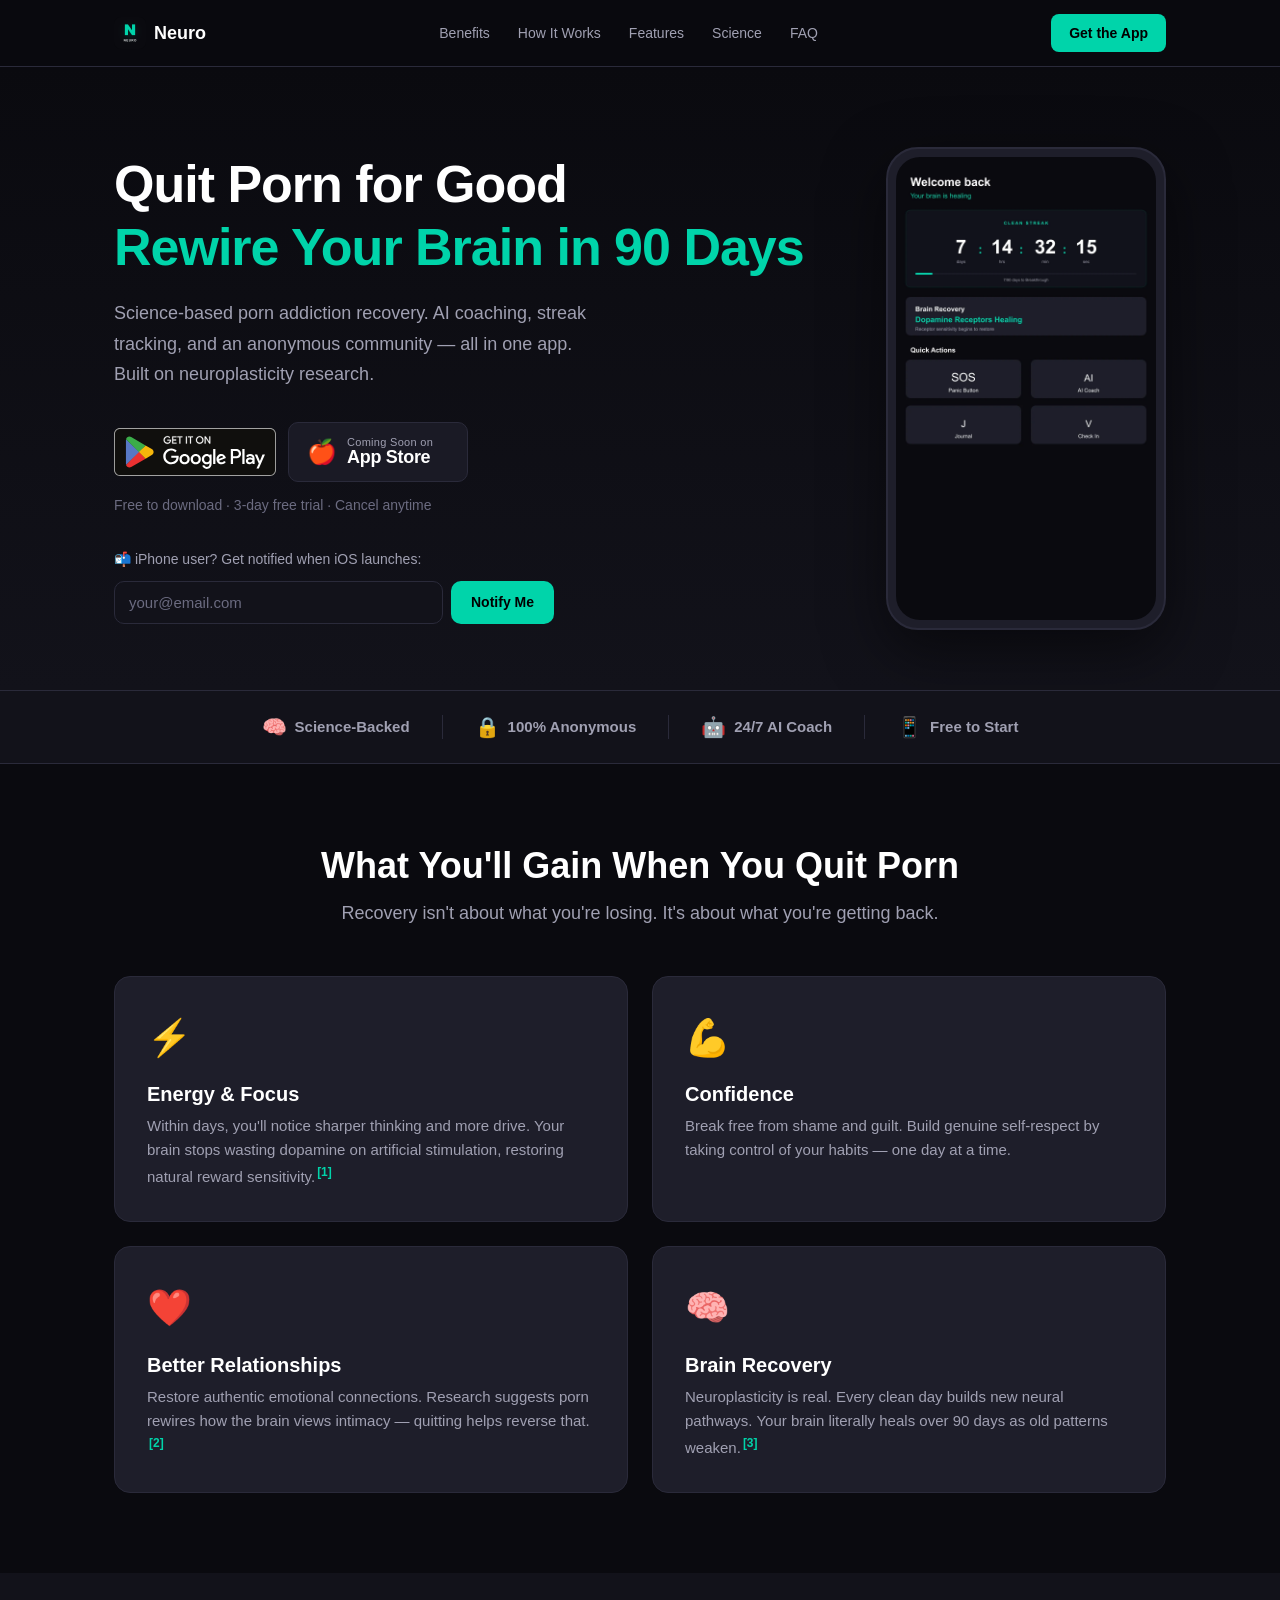
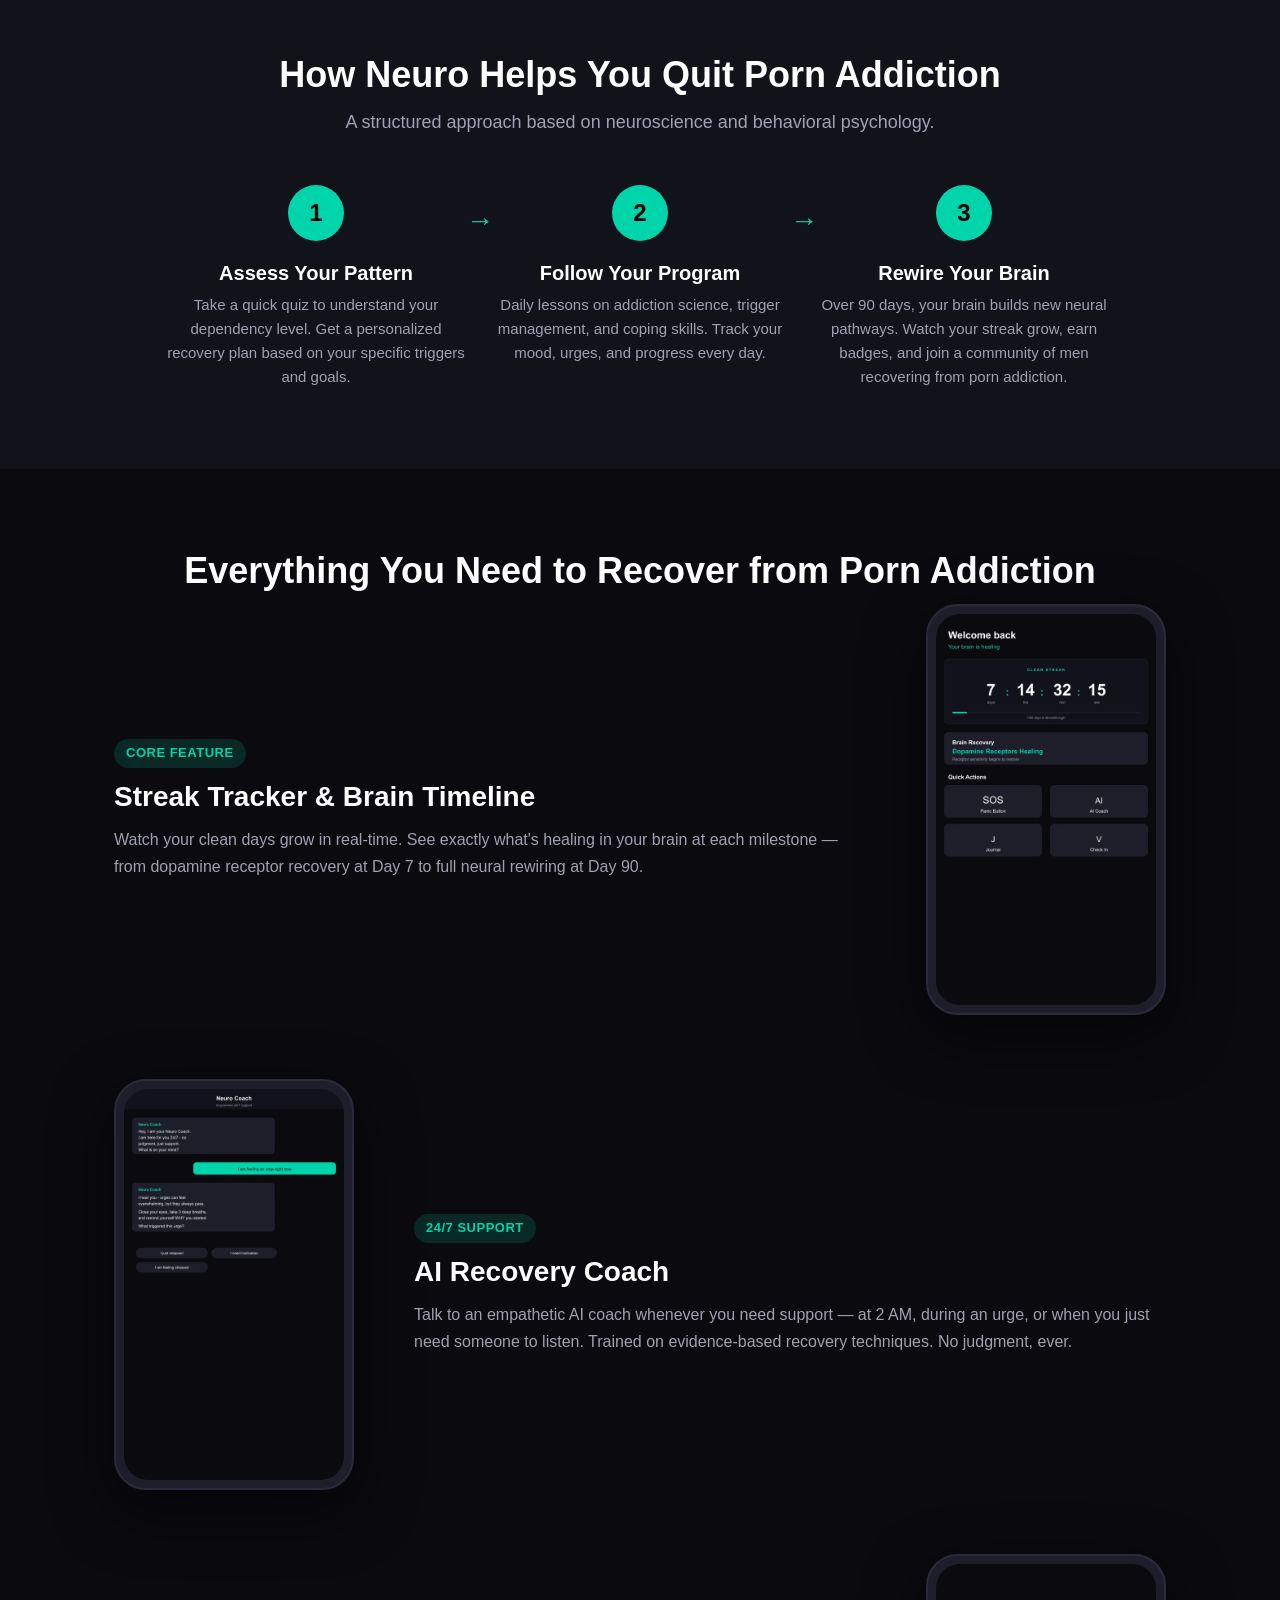
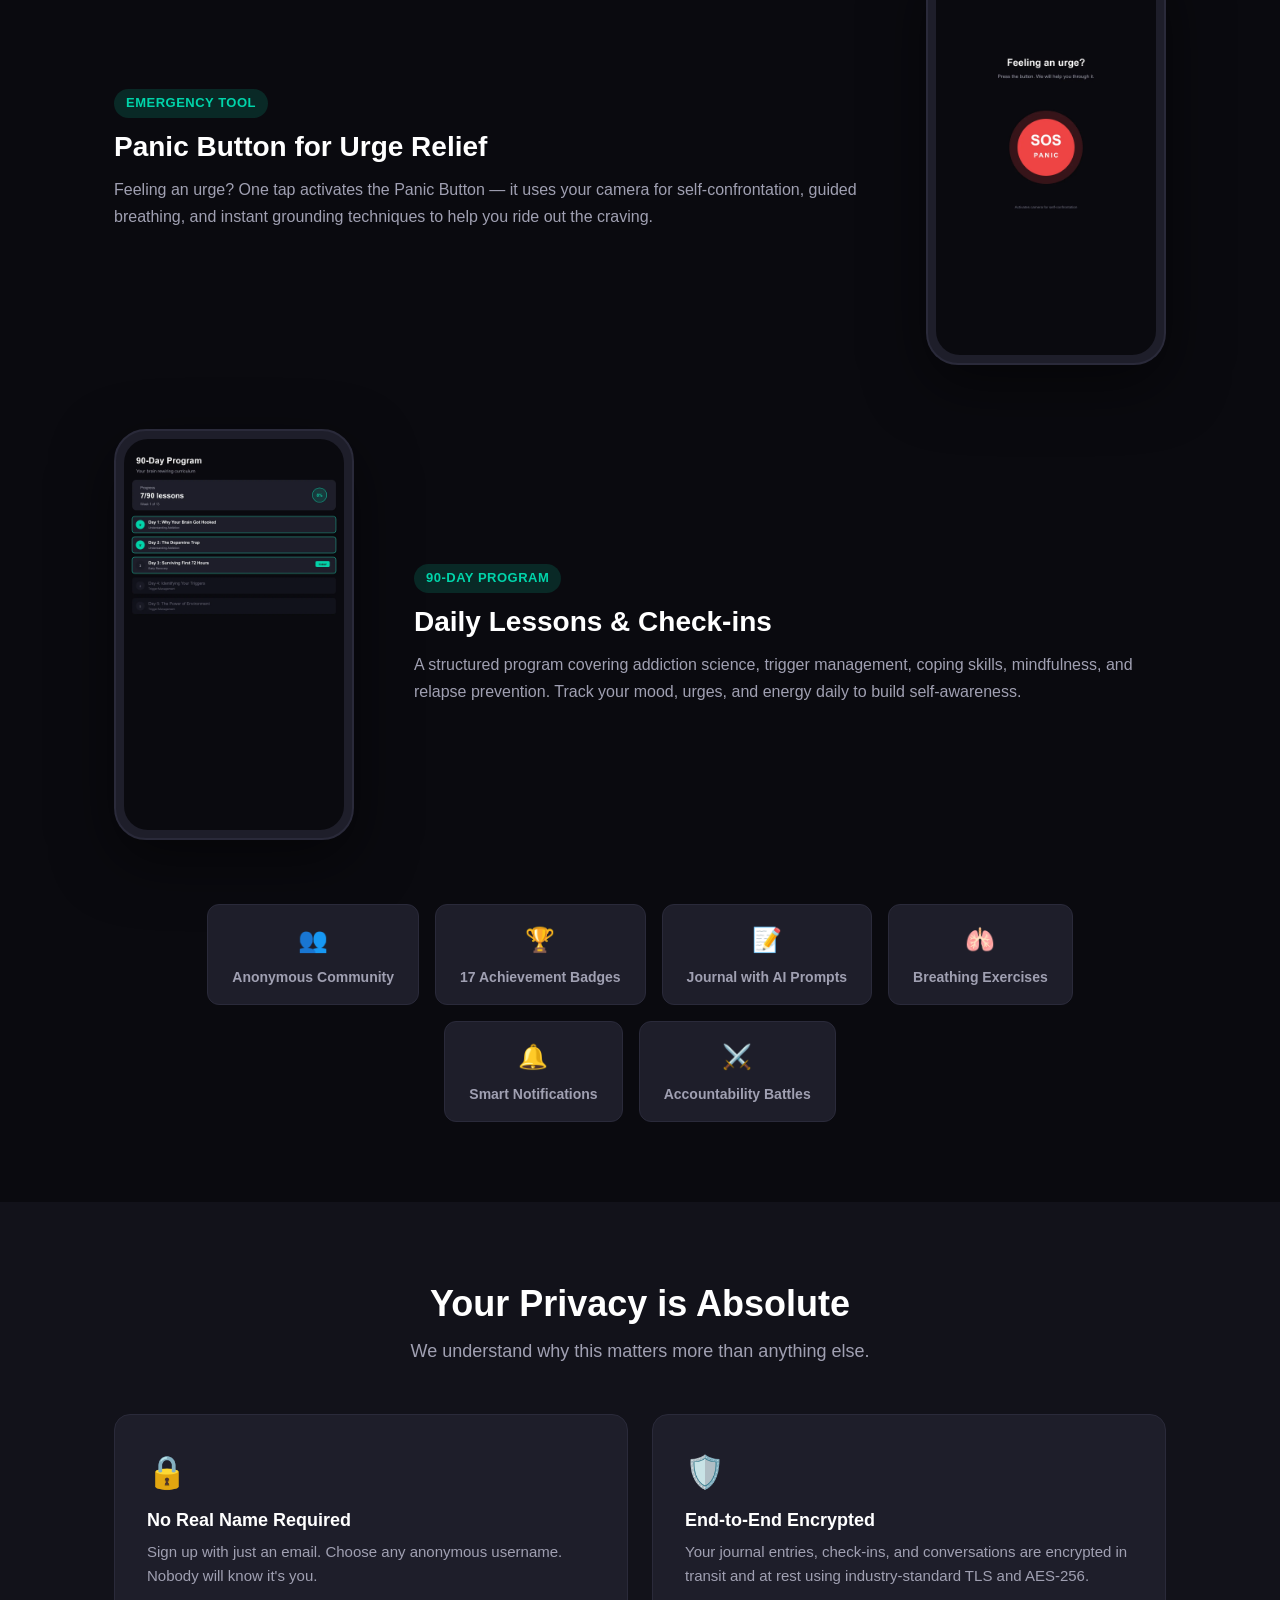
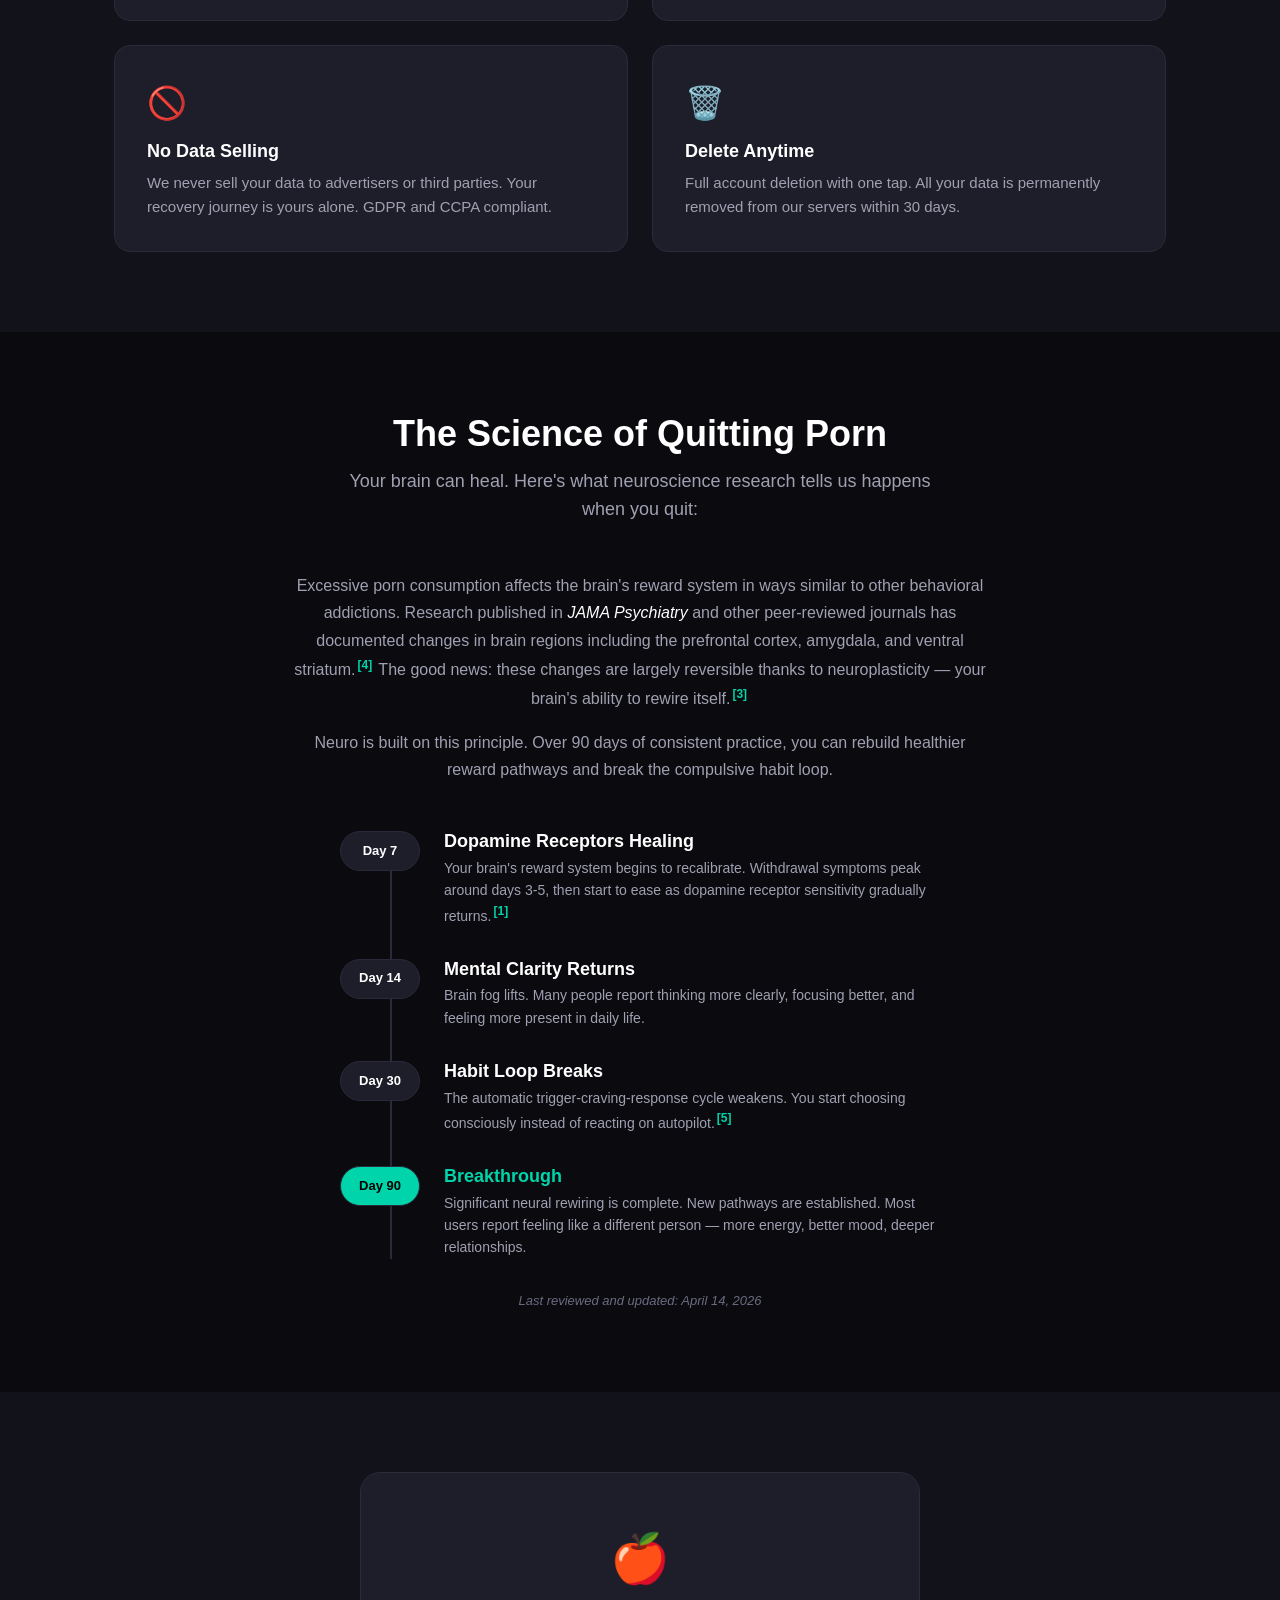
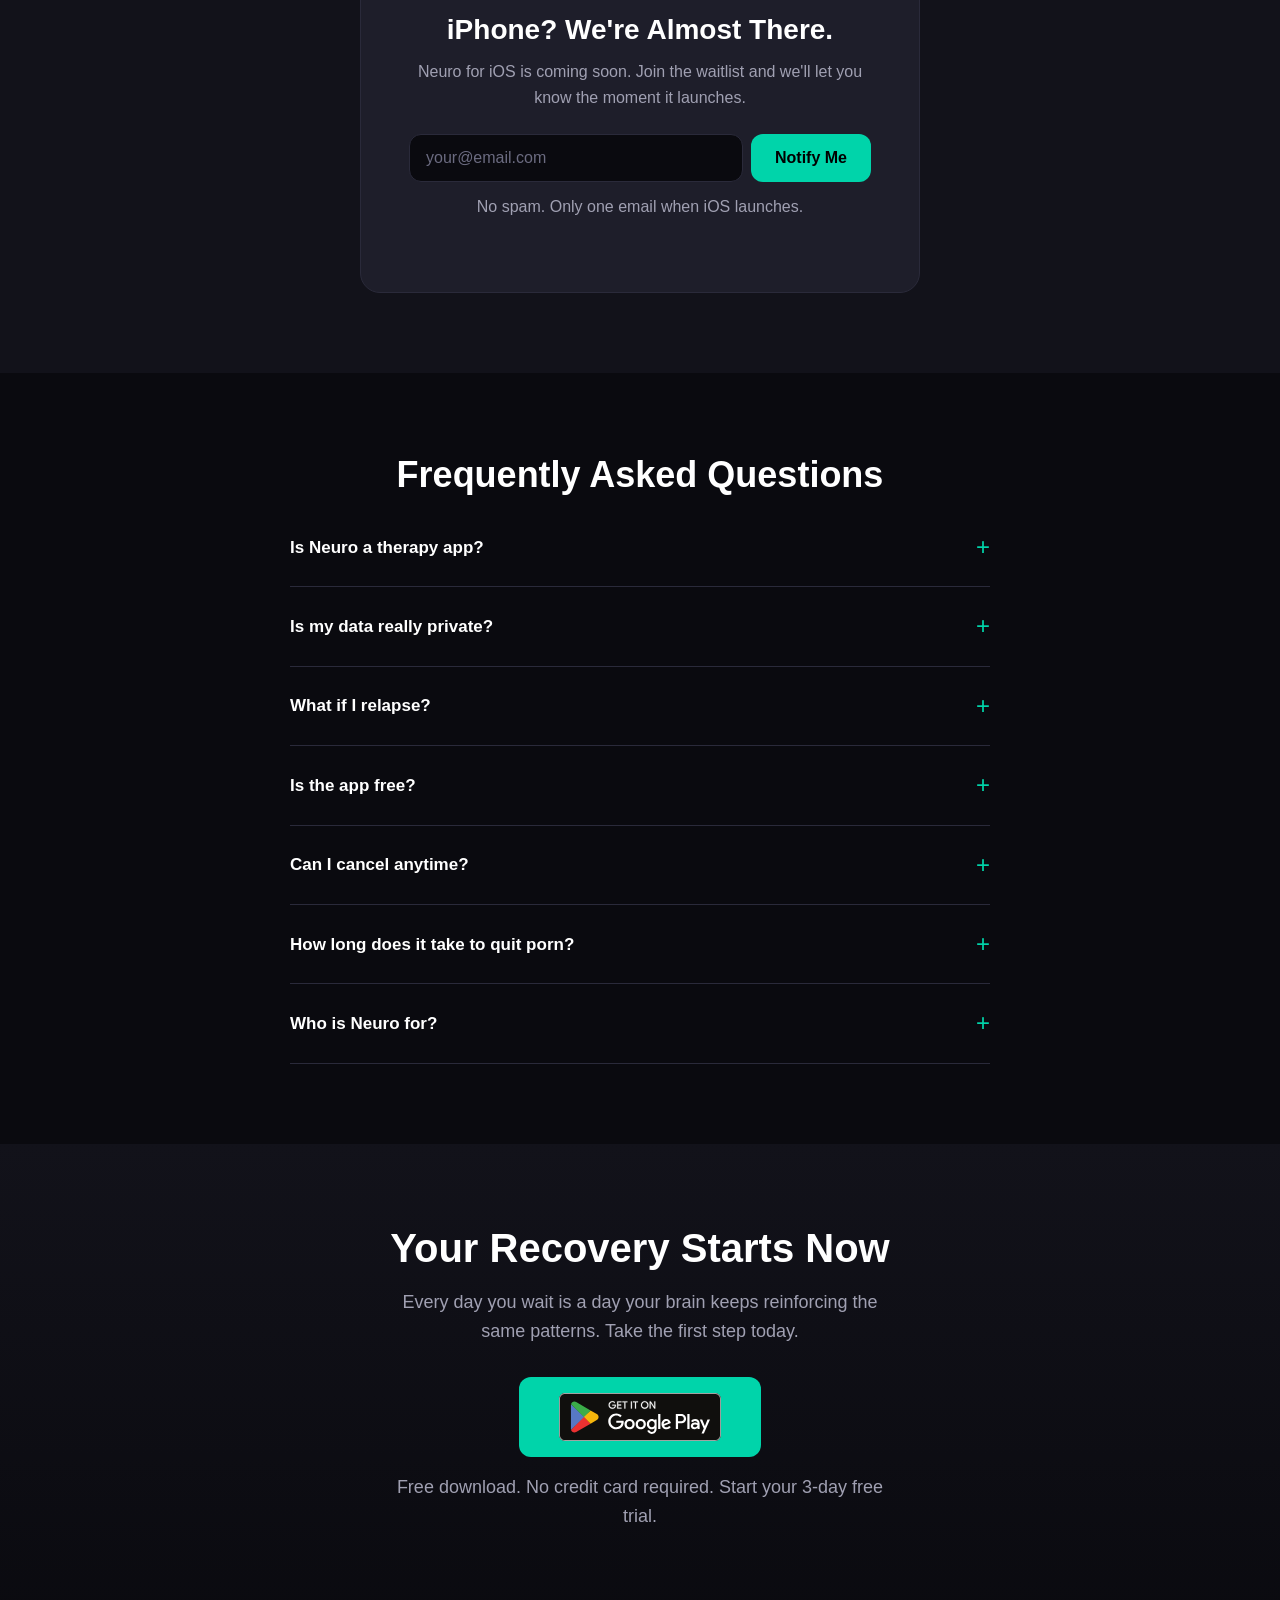
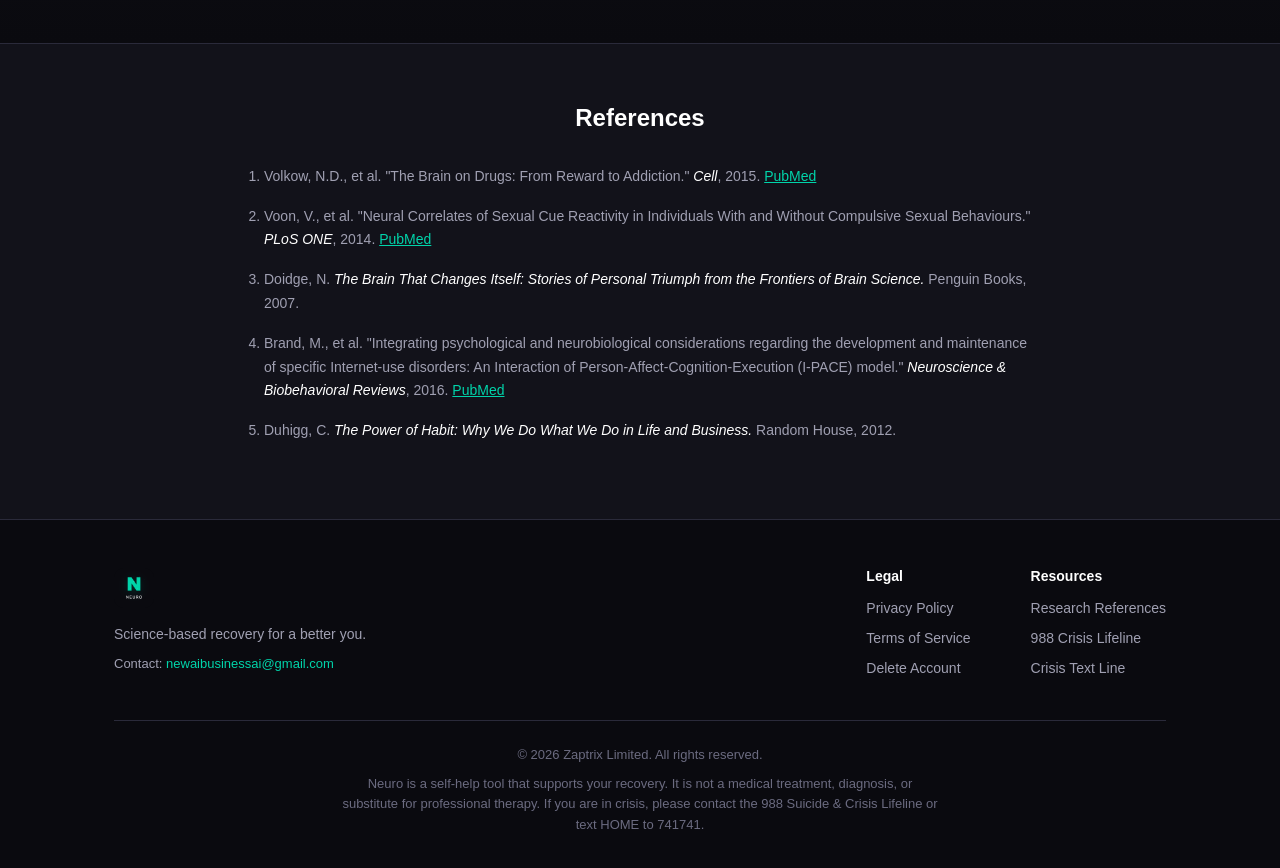
==== index.html @ 925b2785 "Initial commit: Neuro landing page - 10-section landing page with dark theme matching app branding -" ====
<!DOCTYPE html>
<html lang="en">
<head>
  <meta charset="UTF-8">
  <meta name="viewport" content="width=device-width, initial-scale=1.0">
  <meta name="theme-color" content="#0A0A0F">
  <meta name="author" content="Zaptrix Limited">
  <meta name="robots" content="index,follow,max-image-preview:large">
  <meta property="article:modified_time" content="2026-04-14T00:00:00+00:00">

  <title>Quit Porn App | Neuro — Rewire Your Brain in 90 Days</title>
  <meta name="description" content="Quit porn for good with Neuro, the science-based recovery app. AI coach, streak tracker, panic button. Rewire your brain in 90 days. Free on Android.">

  <link rel="canonical" href="https://tryneuroapp.com/">

  <!-- Open Graph -->
  <meta property="og:title" content="Quit Porn App | Neuro — Rewire Your Brain in 90 Days">
  <meta property="og:description" content="Science-based porn recovery app. AI coach, streak tracker, anonymous community. Rewire your brain in 90 days.">
  <meta property="og:image" content="https://tryneuroapp.com/assets/og-image.png">
  <meta property="og:image:width" content="1200">
  <meta property="og:image:height" content="630">
  <meta property="og:url" content="https://tryneuroapp.com/">
  <meta property="og:type" content="website">
  <meta property="og:site_name" content="Neuro">
  <meta property="og:locale" content="en_US">

  <!-- Twitter Card -->
  <meta name="twitter:card" content="summary_large_image">
  <meta name="twitter:title" content="Quit Porn App | Neuro — Rewire Your Brain in 90 Days">
  <meta name="twitter:description" content="Science-based porn recovery app. AI coach, streak tracker, anonymous community.">
  <meta name="twitter:image" content="https://tryneuroapp.com/assets/og-image.png">

  <!-- Favicon -->
  <link rel="icon" href="assets/icon.png" type="image/png">
  <link rel="apple-touch-icon" href="assets/icon-512.png">

  <!-- Preload critical resources -->
  <link rel="preload" as="image" href="assets/screenshots/01-dashboard.webp" fetchpriority="high">

  <!-- Schema.org Structured Data -->
  <script type="application/ld+json">
  {
    "@context": "https://schema.org",
    "@graph": [
      {
        "@type": "MobileApplication",
        "@id": "https://tryneuroapp.com/#app",
        "name": "Neuro: Quit Porn Now",
        "alternateName": "Neuro",
        "operatingSystem": "Android",
        "applicationCategory": "HealthApplication",
        "applicationSubCategory": "Addiction Recovery",
        "description": "Science-based app to quit porn addiction. AI coach, streak tracker, panic button, anonymous community, 90-day brain rewiring program.",
        "softwareVersion": "1.0.0",
        "datePublished": "2026-04-12",
        "downloadUrl": "https://play.google.com/store/apps/details?id=com.neuro.quitporn",
        "url": "https://tryneuroapp.com/",
        "image": "https://tryneuroapp.com/assets/og-image.png",
        "screenshot": [
          "https://tryneuroapp.com/assets/screenshots/01-dashboard.png",
          "https://tryneuroapp.com/assets/screenshots/02-ai-coach.png",
          "https://tryneuroapp.com/assets/screenshots/03-panic-button.png",
          "https://tryneuroapp.com/assets/screenshots/04-program.png"
        ],
        "featureList": [
          "Live streak tracker",
          "24/7 AI Recovery Coach",
          "Panic Button with self-confrontation",
          "90-day brain rewiring program",
          "Daily check-ins for mood and urges",
          "Anonymous community and battles",
          "Journal with AI-generated prompts",
          "Breathing exercises",
          "17 achievement badges",
          "Smart notifications"
        ],
        "offers": {
          "@type": "Offer",
          "price": "0",
          "priceCurrency": "USD",
          "description": "Free download. 3-day free trial. Subscriptions available."
        },
        "author": {
          "@id": "https://tryneuroapp.com/#org"
        }
      },
      {
        "@type": "Organization",
        "@id": "https://tryneuroapp.com/#org",
        "name": "Zaptrix Limited",
        "url": "https://tryneuroapp.com/",
        "logo": "https://tryneuroapp.com/assets/icon-512.png"
      },
      {
        "@type": "WebSite",
        "@id": "https://tryneuroapp.com/#website",
        "url": "https://tryneuroapp.com/",
        "name": "Neuro — Quit Porn App",
        "description": "Science-based recovery app for porn addiction.",
        "publisher": { "@id": "https://tryneuroapp.com/#org" },
        "inLanguage": "en-US"
      },
      {
        "@type": "FAQPage",
        "@id": "https://tryneuroapp.com/#faq",
        "mainEntity": [
          {
            "@type": "Question",
            "name": "Is Neuro a therapy app?",
            "acceptedAnswer": { "@type": "Answer", "text": "No. Neuro is a self-help recovery tool, not a substitute for professional therapy. If you're experiencing severe mental health issues, we encourage you to seek professional help. Neuro works great alongside therapy." }
          },
          {
            "@type": "Question",
            "name": "Is my data really private?",
            "acceptedAnswer": { "@type": "Answer", "text": "Yes. You don't need your real name. Your data is encrypted and never sold. You can delete your account and all data anytime with one tap. We're GDPR and CCPA compliant." }
          },
          {
            "@type": "Question",
            "name": "What if I relapse?",
            "acceptedAnswer": { "@type": "Answer", "text": "Relapse is a normal part of recovery — not a failure. Neuro helps you log what happened, understand your triggers, and start again. Your total clean days still count toward your progress." }
          },
          {
            "@type": "Question",
            "name": "Is the app free?",
            "acceptedAnswer": { "@type": "Answer", "text": "You can download and start with a 3-day free trial of all features. After that, you can continue with a subscription or use the free tier with limited features." }
          },
          {
            "@type": "Question",
            "name": "Can I cancel anytime?",
            "acceptedAnswer": { "@type": "Answer", "text": "Absolutely. Cancel your subscription anytime through the Google Play Store. No questions asked, no hidden fees." }
          },
          {
            "@type": "Question",
            "name": "How long does it take to quit porn?",
            "acceptedAnswer": { "@type": "Answer", "text": "Most people see significant improvements in mental clarity and energy within 14 days. Neuroplasticity research suggests it takes about 90 days for substantial neural pathway changes. Full recovery varies by individual." }
          }
        ]
      },
      {
        "@type": "BreadcrumbList",
        "itemListElement": [
          { "@type": "ListItem", "position": 1, "name": "Home", "item": "https://tryneuroapp.com/" }
        ]
      }
    ]
  }
  </script>

  <!-- Google Analytics 4 (placeholder - replace G-XXXXXXXXXX with your Measurement ID) -->
  <!-- <script async src="https://www.googletagmanager.com/gtag/js?id=G-XXXXXXXXXX"></script>
  <script>
    window.dataLayer = window.dataLayer || [];
    function gtag(){dataLayer.push(arguments);}
    gtag('js', new Date());
    gtag('config', 'G-XXXXXXXXXX');
  </script> -->

  <!-- Google Ads conversion tracking (placeholder - add when Ads account is created) -->
  <!-- <script async src="https://www.googletagmanager.com/gtag/js?id=AW-XXXXXXXXXX"></script>
  <script>
    window.dataLayer = window.dataLayer || [];
    function gtag(){dataLayer.push(arguments);}
    gtag('js', new Date());
    gtag('config', 'AW-XXXXXXXXXX');
  </script> -->

  <link rel="stylesheet" href="style.css">
</head>
<body>

  <!-- ============ STICKY NAV ============ -->
  <nav class="topnav">
    <div class="container nav-inner">
      <a href="#top" class="nav-brand">
        <img src="assets/icon.png" alt="Neuro app icon" width="32" height="32">
        <span>Neuro</span>
      </a>
      <ul class="nav-links">
        <li><a href="#benefits">Benefits</a></li>
        <li><a href="#how">How It Works</a></li>
        <li><a href="#features">Features</a></li>
        <li><a href="#science">Science</a></li>
        <li><a href="#faq">FAQ</a></li>
      </ul>
      <a href="https://play.google.com/store/apps/details?id=com.neuro.quitporn" class="nav-cta" target="_blank" rel="noopener">Get the App</a>
    </div>
  </nav>

  <!-- ============ HERO ============ -->
  <section class="hero" id="top">
    <div class="container">
      <div class="hero-content">
        <div class="hero-text">
          <h1>Quit Porn for Good<br><span class="highlight">Rewire Your Brain in 90 Days</span></h1>
          <p class="hero-subtitle">Science-based porn addiction recovery. AI coaching, streak tracking, and an anonymous community — all in one app. Built on neuroplasticity research.</p>
          <div class="hero-cta">
            <div class="hero-store-buttons">
              <a href="https://play.google.com/store/apps/details?id=com.neuro.quitporn" class="store-btn" target="_blank" rel="noopener" aria-label="Download Neuro on Google Play">
                <img src="assets/google-play-badge.svg" alt="Get it on Google Play" class="play-badge" width="197" height="60">
              </a>
              <div class="store-btn ios-btn" aria-hidden="true">
                <span class="ios-btn-icon">🍎</span>
                <span class="ios-btn-text">
                  <span class="ios-btn-small">Coming Soon on</span>
                  <span class="ios-btn-large">App Store</span>
                </span>
              </div>
            </div>
            <p class="hero-note">Free to download · 3-day free trial · Cancel anytime</p>

            <div class="hero-waitlist">
              <p class="hero-waitlist-label">📬 iPhone user? Get notified when iOS launches:</p>
              <form name="ios-waitlist-hero" method="POST" data-netlify="true" netlify-honeypot="bot-field" class="hero-waitlist-form">
                <input type="hidden" name="form-name" value="ios-waitlist-hero">
                <p class="visually-hidden"><label>Don't fill this out: <input name="bot-field"></label></p>
                <label for="hero-email" class="visually-hidden">Email address for iOS waitlist</label>
                <input type="email" id="hero-email" name="email" placeholder="your@email.com" required aria-label="Email address for iOS waitlist">
                <button type="submit" class="btn-primary btn-hero-submit">Notify Me</button>
              </form>
            </div>
          </div>
        </div>
        <div class="hero-image">
          <div class="phone-frame">
            <picture>
              <source srcset="assets/screenshots/01-dashboard.webp" type="image/webp">
              <img src="assets/screenshots/01-dashboard.png" alt="Neuro app dashboard showing live clean streak counter and brain recovery timeline" width="264" height="470" loading="eager" fetchpriority="high">
            </picture>
          </div>
        </div>
      </div>
    </div>
  </section>

  <!-- ============ SOCIAL PROOF ============ -->
  <section class="social-proof" aria-label="Key features">
    <div class="container">
      <div class="proof-items">
        <div class="proof-item">
          <span class="proof-icon" aria-hidden="true">🧠</span>
          <span class="proof-text">Science-Backed</span>
        </div>
        <div class="proof-divider" aria-hidden="true"></div>
        <div class="proof-item">
          <span class="proof-icon" aria-hidden="true">🔒</span>
          <span class="proof-text">100% Anonymous</span>
        </div>
        <div class="proof-divider" aria-hidden="true"></div>
        <div class="proof-item">
          <span class="proof-icon" aria-hidden="true">🤖</span>
          <span class="proof-text">24/7 AI Coach</span>
        </div>
        <div class="proof-divider" aria-hidden="true"></div>
        <div class="proof-item">
          <span class="proof-icon" aria-hidden="true">📱</span>
          <span class="proof-text">Free to Start</span>
        </div>
      </div>
    </div>
  </section>

  <!-- ============ BENEFITS ============ -->
  <section class="benefits" id="benefits">
    <div class="container">
      <h2 class="section-title">What You'll Gain When You Quit Porn</h2>
      <p class="section-subtitle">Recovery isn't about what you're losing. It's about what you're getting back.</p>
      <div class="benefits-grid">
        <article class="benefit-card">
          <span class="benefit-icon" aria-hidden="true">⚡</span>
          <h3>Energy & Focus</h3>
          <p>Within days, you'll notice sharper thinking and more drive. Your brain stops wasting dopamine on artificial stimulation, restoring natural reward sensitivity.<sup><a href="#ref-1">[1]</a></sup></p>
        </article>
        <article class="benefit-card">
          <span class="benefit-icon" aria-hidden="true">💪</span>
          <h3>Confidence</h3>
          <p>Break free from shame and guilt. Build genuine self-respect by taking control of your habits — one day at a time.</p>
        </article>
        <article class="benefit-card">
          <span class="benefit-icon" aria-hidden="true">❤️</span>
          <h3>Better Relationships</h3>
          <p>Restore authentic emotional connections. Research suggests porn rewires how the brain views intimacy — quitting helps reverse that.<sup><a href="#ref-2">[2]</a></sup></p>
        </article>
        <article class="benefit-card">
          <span class="benefit-icon" aria-hidden="true">🧠</span>
          <h3>Brain Recovery</h3>
          <p>Neuroplasticity is real. Every clean day builds new neural pathways. Your brain literally heals over 90 days as old patterns weaken.<sup><a href="#ref-3">[3]</a></sup></p>
        </article>
      </div>
    </div>
  </section>

  <!-- ============ HOW IT WORKS ============ -->
  <section class="how-it-works" id="how">
    <div class="container">
      <h2 class="section-title">How Neuro Helps You Quit Porn Addiction</h2>
      <p class="section-subtitle">A structured approach based on neuroscience and behavioral psychology.</p>
      <ol class="steps">
        <li class="step">
          <div class="step-number">1</div>
          <h3>Assess Your Pattern</h3>
          <p>Take a quick quiz to understand your dependency level. Get a personalized recovery plan based on your specific triggers and goals.</p>
        </li>
        <li class="step">
          <div class="step-number">2</div>
          <h3>Follow Your Program</h3>
          <p>Daily lessons on addiction science, trigger management, and coping skills. Track your mood, urges, and progress every day.</p>
        </li>
        <li class="step">
          <div class="step-number">3</div>
          <h3>Rewire Your Brain</h3>
          <p>Over 90 days, your brain builds new neural pathways. Watch your streak grow, earn badges, and join a community of men recovering from porn addiction.</p>
        </li>
      </ol>
    </div>
  </section>

  <!-- ============ FEATURES ============ -->
  <section class="features" id="features">
    <div class="container">
      <h2 class="section-title">Everything You Need to Recover from Porn Addiction</h2>

      <div class="feature-row">
        <div class="feature-text">
          <span class="feature-badge">Core Feature</span>
          <h3>Streak Tracker & Brain Timeline</h3>
          <p>Watch your clean days grow in real-time. See exactly what's healing in your brain at each milestone — from dopamine receptor recovery at Day 7 to full neural rewiring at Day 90.</p>
        </div>
        <div class="feature-image">
          <div class="phone-frame phone-small">
            <picture>
              <source srcset="assets/screenshots/01-dashboard.webp" type="image/webp">
              <img src="assets/screenshots/01-dashboard.png" alt="Streak tracker dashboard with live counter and brain recovery progress" width="240" height="427" loading="lazy">
            </picture>
          </div>
        </div>
      </div>

      <div class="feature-row reverse">
        <div class="feature-text">
          <span class="feature-badge">24/7 Support</span>
          <h3>AI Recovery Coach</h3>
          <p>Talk to an empathetic AI coach whenever you need support — at 2 AM, during an urge, or when you just need someone to listen. Trained on evidence-based recovery techniques. No judgment, ever.</p>
        </div>
        <div class="feature-image">
          <div class="phone-frame phone-small">
            <picture>
              <source srcset="assets/screenshots/02-ai-coach.webp" type="image/webp">
              <img src="assets/screenshots/02-ai-coach.png" alt="AI coach chat conversation supporting recovery" width="240" height="427" loading="lazy">
            </picture>
          </div>
        </div>
      </div>

      <div class="feature-row">
        <div class="feature-text">
          <span class="feature-badge">Emergency Tool</span>
          <h3>Panic Button for Urge Relief</h3>
          <p>Feeling an urge? One tap activates the Panic Button — it uses your camera for self-confrontation, guided breathing, and instant grounding techniques to help you ride out the craving.</p>
        </div>
        <div class="feature-image">
          <div class="phone-frame phone-small">
            <picture>
              <source srcset="assets/screenshots/03-panic-button.webp" type="image/webp">
              <img src="assets/screenshots/03-panic-button.png" alt="Panic button screen with self-confrontation and breathing exercises" width="240" height="427" loading="lazy">
            </picture>
          </div>
        </div>
      </div>

      <div class="feature-row reverse">
        <div class="feature-text">
          <span class="feature-badge">90-Day Program</span>
          <h3>Daily Lessons & Check-ins</h3>
          <p>A structured program covering addiction science, trigger management, coping skills, mindfulness, and relapse prevention. Track your mood, urges, and energy daily to build self-awareness.</p>
        </div>
        <div class="feature-image">
          <div class="phone-frame phone-small">
            <picture>
              <source srcset="assets/screenshots/04-program.webp" type="image/webp">
              <img src="assets/screenshots/04-program.png" alt="90-day brain rewiring program with daily lessons" width="240" height="427" loading="lazy">
            </picture>
          </div>
        </div>
      </div>

      <div class="more-features">
        <div class="mini-feature"><span aria-hidden="true">👥</span><p>Anonymous Community</p></div>
        <div class="mini-feature"><span aria-hidden="true">🏆</span><p>17 Achievement Badges</p></div>
        <div class="mini-feature"><span aria-hidden="true">📝</span><p>Journal with AI Prompts</p></div>
        <div class="mini-feature"><span aria-hidden="true">🫁</span><p>Breathing Exercises</p></div>
        <div class="mini-feature"><span aria-hidden="true">🔔</span><p>Smart Notifications</p></div>
        <div class="mini-feature"><span aria-hidden="true">⚔️</span><p>Accountability Battles</p></div>
      </div>
    </div>
  </section>

  <!-- ============ PRIVACY ============ -->
  <section class="privacy" id="privacy">
    <div class="container">
      <h2 class="section-title">Your Privacy is Absolute</h2>
      <p class="section-subtitle">We understand why this matters more than anything else.</p>
      <div class="privacy-grid">
        <article class="privacy-item">
          <span class="privacy-icon" aria-hidden="true">🔒</span>
          <h3>No Real Name Required</h3>
          <p>Sign up with just an email. Choose any anonymous username. Nobody will know it's you.</p>
        </article>
        <article class="privacy-item">
          <span class="privacy-icon" aria-hidden="true">🛡️</span>
          <h3>End-to-End Encrypted</h3>
          <p>Your journal entries, check-ins, and conversations are encrypted in transit and at rest using industry-standard TLS and AES-256.</p>
        </article>
        <article class="privacy-item">
          <span class="privacy-icon" aria-hidden="true">🚫</span>
          <h3>No Data Selling</h3>
          <p>We never sell your data to advertisers or third parties. Your recovery journey is yours alone. GDPR and CCPA compliant.</p>
        </article>
        <article class="privacy-item">
          <span class="privacy-icon" aria-hidden="true">🗑️</span>
          <h3>Delete Anytime</h3>
          <p>Full account deletion with one tap. All your data is permanently removed from our servers within 30 days.</p>
        </article>
      </div>
    </div>
  </section>

  <!-- ============ BRAIN SCIENCE ============ -->
  <section class="science" id="science">
    <div class="container">
      <h2 class="section-title">The Science of Quitting Porn</h2>
      <p class="section-subtitle">Your brain can heal. Here's what neuroscience research tells us happens when you quit:</p>

      <div class="science-intro">
        <p>Excessive porn consumption affects the brain's reward system in ways similar to other behavioral addictions. Research published in <em>JAMA Psychiatry</em> and other peer-reviewed journals has documented changes in brain regions including the prefrontal cortex, amygdala, and ventral striatum.<sup><a href="#ref-4">[4]</a></sup> The good news: these changes are largely reversible thanks to neuroplasticity — your brain's ability to rewire itself.<sup><a href="#ref-3">[3]</a></sup></p>
        <p>Neuro is built on this principle. Over 90 days of consistent practice, you can rebuild healthier reward pathways and break the compulsive habit loop.</p>
      </div>

      <div class="timeline">
        <div class="timeline-item">
          <div class="timeline-day">Day 7</div>
          <div class="timeline-content">
            <h3>Dopamine Receptors Healing</h3>
            <p>Your brain's reward system begins to recalibrate. Withdrawal symptoms peak around days 3-5, then start to ease as dopamine receptor sensitivity gradually returns.<sup><a href="#ref-1">[1]</a></sup></p>
          </div>
        </div>
        <div class="timeline-item">
          <div class="timeline-day">Day 14</div>
          <div class="timeline-content">
            <h3>Mental Clarity Returns</h3>
            <p>Brain fog lifts. Many people report thinking more clearly, focusing better, and feeling more present in daily life.</p>
          </div>
        </div>
        <div class="timeline-item">
          <div class="timeline-day">Day 30</div>
          <div class="timeline-content">
            <h3>Habit Loop Breaks</h3>
            <p>The automatic trigger-craving-response cycle weakens. You start choosing consciously instead of reacting on autopilot.<sup><a href="#ref-5">[5]</a></sup></p>
          </div>
        </div>
        <div class="timeline-item highlight">
          <div class="timeline-day">Day 90</div>
          <div class="timeline-content">
            <h3>Breakthrough</h3>
            <p>Significant neural rewiring is complete. New pathways are established. Most users report feeling like a different person — more energy, better mood, deeper relationships.</p>
          </div>
        </div>
      </div>

      <p class="last-updated">Last reviewed and updated: April 14, 2026</p>
    </div>
  </section>

  <!-- ============ iOS WAITLIST ============ -->
  <section class="waitlist" id="ios">
    <div class="container">
      <div class="waitlist-card">
        <div class="waitlist-icon" aria-hidden="true">🍎</div>
        <h2>iPhone? We're Almost There.</h2>
        <p>Neuro for iOS is coming soon. Join the waitlist and we'll let you know the moment it launches.</p>
        <form name="ios-waitlist" method="POST" data-netlify="true" netlify-honeypot="bot-field" class="waitlist-form">
          <input type="hidden" name="form-name" value="ios-waitlist">
          <p class="hidden" style="display:none"><label>Don't fill this out: <input name="bot-field"></label></p>
          <div class="waitlist-input-group">
            <label for="ios-email" class="visually-hidden">Email address for iOS waitlist</label>
            <input type="email" id="ios-email" name="email" placeholder="your@email.com" required aria-label="Email address for iOS waitlist">
            <button type="submit" class="btn-primary btn-waitlist">Notify Me</button>
          </div>
        </form>
        <p class="waitlist-note">No spam. Only one email when iOS launches.</p>
      </div>
    </div>
  </section>

  <!-- ============ FAQ ============ -->
  <section class="faq" id="faq">
    <div class="container">
      <h2 class="section-title">Frequently Asked Questions</h2>
      <div class="faq-list">
        <details class="faq-item">
          <summary>Is Neuro a therapy app?</summary>
          <p>No. Neuro is a self-help recovery tool, not a substitute for professional therapy. If you're experiencing severe mental health issues, we encourage you to seek professional help. Neuro works great alongside therapy.</p>
        </details>
        <details class="faq-item">
          <summary>Is my data really private?</summary>
          <p>Yes. You don't need your real name. Your data is encrypted and never sold. You can delete your account and all data anytime with one tap. We're GDPR and CCPA compliant.</p>
        </details>
        <details class="faq-item">
          <summary>What if I relapse?</summary>
          <p>Relapse is a normal part of recovery — not a failure. Neuro helps you log what happened, understand your triggers, and start again. Your total clean days still count toward your progress.</p>
        </details>
        <details class="faq-item">
          <summary>Is the app free?</summary>
          <p>You can download and start with a 3-day free trial of all features. After that, you can continue with a subscription or use the free tier with limited features.</p>
        </details>
        <details class="faq-item">
          <summary>Can I cancel anytime?</summary>
          <p>Absolutely. Cancel your subscription anytime through the Google Play Store. No questions asked, no hidden fees.</p>
        </details>
        <details class="faq-item">
          <summary>How long does it take to quit porn?</summary>
          <p>Most people see significant improvements in mental clarity and energy within 14 days. Neuroplasticity research suggests it takes about 90 days for substantial neural pathway changes. Full recovery varies by individual but most users report feeling fundamentally different by Day 90.</p>
        </details>
        <details class="faq-item">
          <summary>Who is Neuro for?</summary>
          <p>Neuro is for anyone 18+ who wants to quit porn. Whether you've been struggling for months or years, whether you've tried before or this is your first attempt — Neuro meets you where you are.</p>
        </details>
      </div>
    </div>
  </section>

  <!-- ============ FINAL CTA ============ -->
  <section class="final-cta">
    <div class="container">
      <h2>Your Recovery Starts Now</h2>
      <p>Every day you wait is a day your brain keeps reinforcing the same patterns. Take the first step today.</p>
      <a href="https://play.google.com/store/apps/details?id=com.neuro.quitporn" class="btn-primary btn-large" target="_blank" rel="noopener" aria-label="Download Neuro on Google Play">
        <img src="assets/google-play-badge.svg" alt="Get it on Google Play" class="play-badge" width="197" height="60">
      </a>
      <p class="final-note">Free download. No credit card required. Start your 3-day free trial.</p>
    </div>
  </section>

  <!-- ============ REFERENCES ============ -->
  <section class="references" id="references">
    <div class="container">
      <h2 class="section-title-small">References</h2>
      <ol class="references-list">
        <li id="ref-1">Volkow, N.D., et al. "The Brain on Drugs: From Reward to Addiction." <em>Cell</em>, 2015. <a href="https://pubmed.ncbi.nlm.nih.gov/26300578/" target="_blank" rel="noopener">PubMed</a></li>
        <li id="ref-2">Voon, V., et al. "Neural Correlates of Sexual Cue Reactivity in Individuals With and Without Compulsive Sexual Behaviours." <em>PLoS ONE</em>, 2014. <a href="https://pubmed.ncbi.nlm.nih.gov/25013940/" target="_blank" rel="noopener">PubMed</a></li>
        <li id="ref-3">Doidge, N. <em>The Brain That Changes Itself: Stories of Personal Triumph from the Frontiers of Brain Science.</em> Penguin Books, 2007.</li>
        <li id="ref-4">Brand, M., et al. "Integrating psychological and neurobiological considerations regarding the development and maintenance of specific Internet-use disorders: An Interaction of Person-Affect-Cognition-Execution (I-PACE) model." <em>Neuroscience &amp; Biobehavioral Reviews</em>, 2016. <a href="https://pubmed.ncbi.nlm.nih.gov/27282153/" target="_blank" rel="noopener">PubMed</a></li>
        <li id="ref-5">Duhigg, C. <em>The Power of Habit: Why We Do What We Do in Life and Business.</em> Random House, 2012.</li>
      </ol>
    </div>
  </section>

  <!-- ============ FOOTER ============ -->
  <footer>
    <div class="container">
      <div class="footer-grid">
        <div class="footer-brand">
          <img src="assets/icon.png" alt="Neuro app logo" class="footer-logo" width="40" height="40">
          <p class="footer-tagline">Science-based recovery for a better you.</p>
          <p class="footer-contact">Contact: <a href="mailto:newaibusinessai@gmail.com">newaibusinessai@gmail.com</a></p>
        </div>
        <div class="footer-links">
          <h4>Legal</h4>
          <a href="https://calculatorlab.org/neuro/privacy-policy.html" target="_blank" rel="noopener">Privacy Policy</a>
          <a href="https://calculatorlab.org/neuro/terms.html" target="_blank" rel="noopener">Terms of Service</a>
          <a href="https://calculatorlab.org/neuro/delete-account.html" target="_blank" rel="noopener">Delete Account</a>
        </div>
        <div class="footer-links">
          <h4>Resources</h4>
          <a href="#references">Research References</a>
          <a href="https://988lifeline.org/" target="_blank" rel="noopener">988 Crisis Lifeline</a>
          <a href="https://www.crisistextline.org/" target="_blank" rel="noopener">Crisis Text Line</a>
        </div>
      </div>
      <div class="footer-bottom">
        <p>&copy; 2026 Zaptrix Limited. All rights reserved.</p>
        <p class="footer-disclaimer">Neuro is a self-help tool that supports your recovery. It is not a medical treatment, diagnosis, or substitute for professional therapy. If you are in crisis, please contact the 988 Suicide &amp; Crisis Lifeline or text HOME to 741741.</p>
      </div>
    </div>
  </footer>

</body>
</html>
---- style.css ----
/* ============ RESET & BASE ============ */
*, *::before, *::after { box-sizing: border-box; margin: 0; padding: 0; }

/* Accessibility: visually hidden but available to screen readers */
.visually-hidden {
  position: absolute;
  width: 1px;
  height: 1px;
  padding: 0;
  margin: -1px;
  overflow: hidden;
  clip: rect(0, 0, 0, 0);
  white-space: nowrap;
  border: 0;
}

:root {
  --primary: #00D4AA;
  --primary-muted: rgba(0, 212, 170, 0.15);
  --secondary: #8B5CF6;
  --accent: #FF6B35;
  --bg: #0A0A0F;
  --bg-secondary: #12121A;
  --bg-tertiary: #1A1A25;
  --surface: #1E1E2A;
  --text: #FFFFFF;
  --text-secondary: #A0A0B2;
  --text-tertiary: #6B6B80;
  --border: #2A2A3A;
  --success: #22C55E;
  --warning: #F59E0B;
}

html { scroll-behavior: smooth; }

@media (prefers-reduced-motion: reduce) {
  html { scroll-behavior: auto; }
  *, *::before, *::after {
    animation-duration: 0.01ms !important;
    animation-iteration-count: 1 !important;
    transition-duration: 0.01ms !important;
  }
}

body {
  font-family: -apple-system, BlinkMacSystemFont, 'Segoe UI', Roboto, Oxygen, Ubuntu, sans-serif;
  background-color: var(--bg);
  color: var(--text);
  line-height: 1.6;
  -webkit-font-smoothing: antialiased;
}

.container {
  max-width: 1100px;
  margin: 0 auto;
  padding: 0 24px;
}

h1, h2, h3, h4 { line-height: 1.2; }

a { color: var(--primary); text-decoration: none; }
a:hover { opacity: 0.85; }

/* Keyboard focus indicators (accessibility) */
a:focus-visible,
button:focus-visible,
input:focus-visible,
summary:focus-visible {
  outline: 2px solid var(--primary);
  outline-offset: 2px;
  border-radius: 4px;
}

img { max-width: 100%; height: auto; }

.hidden { display: none !important; }

/* ============ BUTTONS ============ */
.btn-primary {
  display: inline-flex;
  align-items: center;
  justify-content: center;
  background-color: var(--primary);
  color: #000;
  font-weight: 700;
  font-size: 16px;
  padding: 14px 32px;
  border-radius: 12px;
  border: none;
  cursor: pointer;
  transition: transform 0.2s, opacity 0.2s;
}
.btn-primary:hover { transform: translateY(-2px); opacity: 0.95; }
.btn-large { padding: 16px 40px; font-size: 18px; }
.play-badge { height: 48px; width: auto; }

/* ============ STICKY NAV ============ */
.topnav {
  position: sticky;
  top: 0;
  z-index: 100;
  background: rgba(10, 10, 15, 0.92);
  backdrop-filter: blur(12px);
  -webkit-backdrop-filter: blur(12px);
  border-bottom: 1px solid var(--border);
}

.nav-inner {
  display: flex;
  align-items: center;
  justify-content: space-between;
  padding-top: 14px;
  padding-bottom: 14px;
  gap: 24px;
}

.nav-brand {
  display: flex;
  align-items: center;
  gap: 8px;
  color: var(--text);
  font-weight: 700;
  font-size: 18px;
}

.nav-brand img {
  border-radius: 6px;
}

.nav-links {
  display: flex;
  list-style: none;
  gap: 28px;
  margin: 0;
  padding: 0;
}

.nav-links a {
  color: var(--text-secondary);
  font-size: 14px;
  font-weight: 500;
  transition: color 0.2s;
}

.nav-links a:hover { color: var(--primary); }

.nav-cta {
  background: var(--primary);
  color: #000;
  padding: 8px 18px;
  border-radius: 8px;
  font-weight: 700;
  font-size: 14px;
  white-space: nowrap;
}

.nav-cta:hover {
  opacity: 0.92;
  color: #000;
}

/* ============ HERO ============ */
.hero {
  padding: 80px 0 60px;
  background: linear-gradient(180deg, var(--bg) 0%, var(--bg-secondary) 100%);
  overflow: hidden;
}

.hero-content {
  display: flex;
  align-items: center;
  gap: 60px;
}

.hero-text { flex: 1; }

.hero-text h1 {
  font-size: 52px;
  font-weight: 800;
  margin-bottom: 20px;
  letter-spacing: -1px;
}

.highlight { color: var(--primary); }

.hero-subtitle {
  font-size: 18px;
  color: var(--text-secondary);
  margin-bottom: 32px;
  max-width: 480px;
  line-height: 1.7;
}

.hero-cta { display: flex; flex-direction: column; gap: 12px; }

.hero-store-buttons {
  display: flex;
  align-items: center;
  gap: 12px;
  flex-wrap: wrap;
}

.store-btn {
  display: inline-flex;
  align-items: center;
  transition: transform 0.2s, opacity 0.2s;
}

.store-btn:hover { transform: translateY(-2px); opacity: 1; }

.store-btn img { display: block; }

/* iOS "Coming Soon" button — matches Google Play badge dimensions */
.ios-btn {
  background: #1A1A25;
  color: var(--text);
  border: 1px solid var(--border);
  border-radius: 10px;
  padding: 10px 18px;
  height: 60px;
  min-width: 180px;
  text-decoration: none;
  gap: 10px;
}

.ios-btn:hover {
  background: var(--surface);
  opacity: 1;
}

.ios-btn-icon { font-size: 24px; }

.ios-btn-text {
  display: flex;
  flex-direction: column;
  line-height: 1.1;
  text-align: left;
}

.ios-btn-small {
  font-size: 11px;
  color: var(--text-secondary);
  font-weight: 500;
  letter-spacing: 0.3px;
}

.ios-btn-large {
  font-size: 18px;
  font-weight: 700;
  color: var(--text);
  letter-spacing: -0.3px;
}

/* Hero waitlist email capture */
.hero-waitlist {
  margin-top: 20px;
  max-width: 440px;
}

.hero-waitlist-label {
  font-size: 14px;
  color: var(--text-secondary);
  margin-bottom: 10px;
  font-weight: 500;
}

.hero-waitlist-form {
  display: flex;
  gap: 8px;
}

.hero-waitlist-form input[type="email"] {
  flex: 1;
  padding: 12px 14px;
  background: var(--bg-secondary);
  border: 1px solid var(--border);
  border-radius: 10px;
  color: var(--text);
  font-size: 15px;
  outline: none;
  min-width: 0;
}

.hero-waitlist-form input[type="email"]:focus {
  border-color: var(--primary);
}

.hero-waitlist-form input[type="email"]::placeholder {
  color: var(--text-tertiary);
}

.btn-hero-submit {
  padding: 12px 20px;
  font-size: 14px;
  white-space: nowrap;
  border-radius: 10px;
}

.hero-note {
  font-size: 14px;
  color: var(--text-tertiary);
}

.hero-image { flex: 0 0 280px; }

.phone-frame {
  background: var(--surface);
  border-radius: 32px;
  padding: 8px;
  border: 2px solid var(--border);
  box-shadow: 0 20px 60px rgba(0, 0, 0, 0.5);
  overflow: hidden;
}

.phone-frame img {
  border-radius: 24px;
  display: block;
  width: 100%;
}

.phone-small { max-width: 240px; }

/* ============ SOCIAL PROOF ============ */
.social-proof {
  background-color: var(--bg-secondary);
  border-top: 1px solid var(--border);
  border-bottom: 1px solid var(--border);
  padding: 20px 0;
}

.proof-items {
  display: flex;
  justify-content: center;
  align-items: center;
  gap: 32px;
  flex-wrap: wrap;
}

.proof-item {
  display: flex;
  align-items: center;
  gap: 8px;
}

.proof-icon { font-size: 20px; }
.proof-text { font-size: 15px; font-weight: 600; color: var(--text-secondary); }
.proof-divider { width: 1px; height: 24px; background: var(--border); }

/* ============ SECTIONS (shared) ============ */
.section-title {
  font-size: 36px;
  font-weight: 800;
  text-align: center;
  margin-bottom: 12px;
}

.section-subtitle {
  font-size: 18px;
  color: var(--text-secondary);
  text-align: center;
  max-width: 600px;
  margin: 0 auto 48px;
}

/* ============ BENEFITS ============ */
.benefits {
  padding: 80px 0;
}

.benefits-grid {
  display: grid;
  grid-template-columns: repeat(2, 1fr);
  gap: 24px;
}

.benefit-card {
  background: var(--surface);
  border-radius: 16px;
  padding: 32px;
  border: 1px solid var(--border);
  transition: border-color 0.3s;
}

.benefit-card:hover { border-color: var(--primary); }

.benefit-icon { font-size: 36px; display: block; margin-bottom: 16px; }

.benefit-card h3 {
  font-size: 20px;
  font-weight: 700;
  margin-bottom: 8px;
}

.benefit-card p {
  font-size: 15px;
  color: var(--text-secondary);
  line-height: 1.6;
}

/* ============ HOW IT WORKS ============ */
.how-it-works {
  padding: 80px 0;
  background: var(--bg-secondary);
}

.steps {
  display: flex;
  align-items: flex-start;
  gap: 24px;
  justify-content: center;
  list-style: none;
  padding: 0;
  position: relative;
}

.step {
  flex: 1;
  text-align: center;
  max-width: 300px;
  position: relative;
}

/* Connecting arrow between steps using pseudo-elements */
.step:not(:last-child)::after {
  content: '→';
  position: absolute;
  right: -28px;
  top: 14px;
  font-size: 28px;
  color: var(--primary);
  font-weight: bold;
}

@media (max-width: 768px) {
  .step:not(:last-child)::after {
    content: '↓';
    right: 50%;
    top: auto;
    bottom: -32px;
    transform: translateX(50%);
  }
}

.step-number {
  width: 56px;
  height: 56px;
  background: var(--primary);
  color: #000;
  font-size: 24px;
  font-weight: 800;
  border-radius: 50%;
  display: flex;
  align-items: center;
  justify-content: center;
  margin: 0 auto 20px;
}

.step h3 {
  font-size: 20px;
  font-weight: 700;
  margin-bottom: 8px;
}

.step p {
  font-size: 15px;
  color: var(--text-secondary);
  line-height: 1.6;
}

/* ============ FEATURES ============ */
.features {
  padding: 80px 0;
}

.feature-row {
  display: flex;
  align-items: center;
  gap: 60px;
  margin-bottom: 64px;
}

.feature-row.reverse { flex-direction: row-reverse; }

.feature-text { flex: 1; }

.feature-badge {
  display: inline-block;
  background: var(--primary-muted);
  color: var(--primary);
  font-size: 13px;
  font-weight: 700;
  padding: 4px 12px;
  border-radius: 20px;
  margin-bottom: 12px;
  text-transform: uppercase;
  letter-spacing: 0.5px;
}

.feature-text h3 {
  font-size: 28px;
  font-weight: 700;
  margin-bottom: 12px;
}

.feature-text p {
  font-size: 16px;
  color: var(--text-secondary);
  line-height: 1.7;
}

.feature-image {
  flex: 0 0 240px;
  display: flex;
  justify-content: center;
}

.more-features {
  display: flex;
  flex-wrap: wrap;
  gap: 16px;
  justify-content: center;
  margin-top: 20px;
}

.mini-feature {
  background: var(--surface);
  border: 1px solid var(--border);
  border-radius: 12px;
  padding: 16px 24px;
  text-align: center;
  min-width: 150px;
}

.mini-feature span { font-size: 24px; display: block; margin-bottom: 6px; }
.mini-feature p { font-size: 14px; color: var(--text-secondary); font-weight: 600; }

/* ============ PRIVACY ============ */
.privacy {
  padding: 80px 0;
  background: var(--bg-secondary);
}

.privacy-grid {
  display: grid;
  grid-template-columns: repeat(2, 1fr);
  gap: 24px;
}

.privacy-item {
  background: var(--surface);
  border-radius: 16px;
  padding: 32px;
  border: 1px solid var(--border);
}

.privacy-icon { font-size: 32px; display: block; margin-bottom: 12px; }

.privacy-item h3 {
  font-size: 18px;
  font-weight: 700;
  margin-bottom: 8px;
}

.privacy-item p {
  font-size: 15px;
  color: var(--text-secondary);
  line-height: 1.6;
}

/* ============ SCIENCE / BRAIN TIMELINE ============ */
.science {
  padding: 80px 0;
}

.timeline {
  max-width: 600px;
  margin: 0 auto;
  position: relative;
}

.timeline::before {
  content: '';
  position: absolute;
  left: 50px;
  top: 0;
  bottom: 0;
  width: 2px;
  background: var(--border);
}

.timeline-item {
  display: flex;
  gap: 24px;
  margin-bottom: 32px;
  position: relative;
}

.timeline-item.highlight .timeline-day {
  background: var(--primary);
  color: #000;
}

.timeline-day {
  flex: 0 0 80px;
  height: 40px;
  background: var(--surface);
  border: 1px solid var(--border);
  border-radius: 20px;
  display: flex;
  align-items: center;
  justify-content: center;
  font-size: 13px;
  font-weight: 700;
  z-index: 1;
}

.timeline-content h3 {
  font-size: 18px;
  font-weight: 700;
  margin-bottom: 4px;
}

.timeline-content p {
  font-size: 14px;
  color: var(--text-secondary);
  line-height: 1.6;
}

/* ============ iOS WAITLIST ============ */
.waitlist {
  padding: 80px 0;
  background: var(--bg-secondary);
}

.waitlist-card {
  background: var(--surface);
  border: 1px solid var(--border);
  border-radius: 20px;
  padding: 48px;
  text-align: center;
  max-width: 560px;
  margin: 0 auto;
}

.waitlist-icon { font-size: 48px; margin-bottom: 16px; }

.waitlist-card h2 {
  font-size: 28px;
  font-weight: 800;
  margin-bottom: 12px;
}

.waitlist-card p {
  font-size: 16px;
  color: var(--text-secondary);
  margin-bottom: 24px;
}

.waitlist-form { width: 100%; }

.waitlist-input-group {
  display: flex;
  gap: 8px;
}

.waitlist-input-group input[type="email"] {
  flex: 1;
  padding: 14px 16px;
  background: var(--bg);
  border: 1px solid var(--border);
  border-radius: 12px;
  color: var(--text);
  font-size: 16px;
  outline: none;
}

.waitlist-input-group input[type="email"]:focus {
  border-color: var(--primary);
}

.waitlist-input-group input[type="email"]::placeholder {
  color: var(--text-tertiary);
}

.btn-waitlist {
  padding: 14px 24px;
  white-space: nowrap;
}

.waitlist-note {
  font-size: 13px;
  color: var(--text-tertiary);
  margin-top: 12px;
  margin-bottom: 0;
}

/* ============ FAQ ============ */
.faq {
  padding: 80px 0;
}

.faq-list {
  max-width: 700px;
  margin: 0 auto;
}

.faq-item {
  border-bottom: 1px solid var(--border);
  padding: 20px 0;
}

.faq-item summary {
  font-size: 17px;
  font-weight: 600;
  cursor: pointer;
  list-style: none;
  display: flex;
  justify-content: space-between;
  align-items: center;
}

.faq-item summary::after {
  content: '+';
  font-size: 24px;
  color: var(--primary);
  font-weight: 300;
  transition: transform 0.2s;
}

.faq-item[open] summary::after {
  content: '−';
}

.faq-item summary::-webkit-details-marker { display: none; }

.faq-item p {
  margin-top: 12px;
  font-size: 15px;
  color: var(--text-secondary);
  line-height: 1.7;
}

/* ============ FINAL CTA ============ */
.final-cta {
  padding: 80px 0;
  background: linear-gradient(180deg, var(--bg-secondary) 0%, var(--bg) 100%);
  text-align: center;
}

.final-cta h2 {
  font-size: 40px;
  font-weight: 800;
  margin-bottom: 16px;
}

.final-cta > .container > p {
  font-size: 18px;
  color: var(--text-secondary);
  margin-bottom: 32px;
  max-width: 500px;
  margin-left: auto;
  margin-right: auto;
}

.final-note {
  font-size: 14px;
  color: var(--text-tertiary);
  margin-top: 16px;
}

/* ============ SCIENCE INTRO ============ */
.science-intro {
  max-width: 700px;
  margin: 0 auto 48px;
  text-align: center;
}

.science-intro p {
  font-size: 16px;
  color: var(--text-secondary);
  line-height: 1.7;
  margin-bottom: 16px;
}

.science-intro p em { color: var(--text); font-style: italic; }

.last-updated {
  text-align: center;
  font-size: 13px;
  color: var(--text-tertiary);
  margin-top: 32px;
  font-style: italic;
}

/* Inline citation links */
sup a {
  text-decoration: none;
  color: var(--primary);
  font-weight: 700;
  font-size: 12px;
  padding: 0 2px;
}

sup a:hover {
  text-decoration: underline;
}

/* ============ REFERENCES ============ */
.references {
  padding: 60px 0;
  background: var(--bg-secondary);
  border-top: 1px solid var(--border);
}

.section-title-small {
  font-size: 24px;
  font-weight: 700;
  text-align: center;
  margin-bottom: 32px;
}

.references-list {
  max-width: 800px;
  margin: 0 auto;
  padding-left: 24px;
}

.references-list li {
  font-size: 14px;
  color: var(--text-secondary);
  line-height: 1.7;
  margin-bottom: 16px;
}

.references-list li em {
  color: var(--text);
  font-style: italic;
}

.references-list a {
  color: var(--primary);
  text-decoration: underline;
}

/* ============ FOOTER ============ */
footer {
  padding: 48px 0 32px;
  border-top: 1px solid var(--border);
}

.footer-grid {
  display: flex;
  gap: 60px;
  margin-bottom: 40px;
}

.footer-brand { flex: 1; }

.footer-logo {
  width: 40px;
  height: 40px;
  border-radius: 10px;
  margin-bottom: 8px;
}

.footer-tagline {
  font-size: 14px;
  color: var(--text-secondary);
  margin-bottom: 8px;
}

.footer-contact {
  font-size: 13px;
  color: var(--text-secondary);
}

.footer-contact a {
  color: var(--primary);
}

.footer-links {
  display: flex;
  flex-direction: column;
  gap: 8px;
}

.footer-links h4 {
  font-size: 14px;
  font-weight: 700;
  color: var(--text);
  margin-bottom: 4px;
}

.footer-links a {
  font-size: 14px;
  color: var(--text-secondary);
}
.footer-links a:hover { color: var(--primary); }

.footer-bottom {
  border-top: 1px solid var(--border);
  padding-top: 24px;
  text-align: center;
}

.footer-bottom p {
  font-size: 13px;
  color: var(--text-tertiary);
}

.footer-disclaimer {
  margin-top: 8px;
  max-width: 600px;
  margin-left: auto;
  margin-right: auto;
  line-height: 1.6;
}

/* ============ RESPONSIVE ============ */
@media (max-width: 768px) {
  .nav-links { display: none; }
  .nav-inner { gap: 12px; }

  .hero { padding: 48px 0 40px; }
  .hero-content { flex-direction: column; gap: 40px; text-align: center; }
  .hero-text h1 { font-size: 36px; }
  .hero-subtitle { margin: 0 auto 24px; font-size: 16px; }
  .hero-cta { align-items: center; }
  .hero-store-buttons { justify-content: center; }
  .hero-waitlist { margin-left: auto; margin-right: auto; text-align: center; }
  .hero-waitlist-form { flex-direction: column; }
  .hero-image { flex: none; width: 220px; }

  .proof-items { gap: 16px; }
  .proof-divider { display: none; }

  .section-title { font-size: 28px; }
  .section-subtitle { font-size: 16px; }

  .benefits-grid { grid-template-columns: 1fr; }

  .steps { flex-direction: column; align-items: center; gap: 48px; }

  .feature-row, .feature-row.reverse { flex-direction: column; gap: 32px; }
  .feature-image { flex: none; }
  .feature-text { text-align: center; }
  .feature-text h3 { font-size: 24px; }

  .privacy-grid { grid-template-columns: 1fr; }

  .timeline::before { left: 30px; }
  .timeline-day { flex: 0 0 60px; font-size: 11px; }

  .waitlist-card { padding: 32px 24px; }
  .waitlist-input-group { flex-direction: column; }

  .final-cta h2 { font-size: 28px; }

  .footer-grid { flex-direction: column; gap: 32px; }

  .more-features { gap: 8px; }
  .mini-feature { min-width: 120px; padding: 12px 16px; }
}

@media (max-width: 480px) {
  .hero-text h1 { font-size: 30px; }
  .hero-image { width: 200px; }
  .section-title { font-size: 24px; }
  .benefit-card { padding: 24px; }
  .privacy-item { padding: 24px; }
}
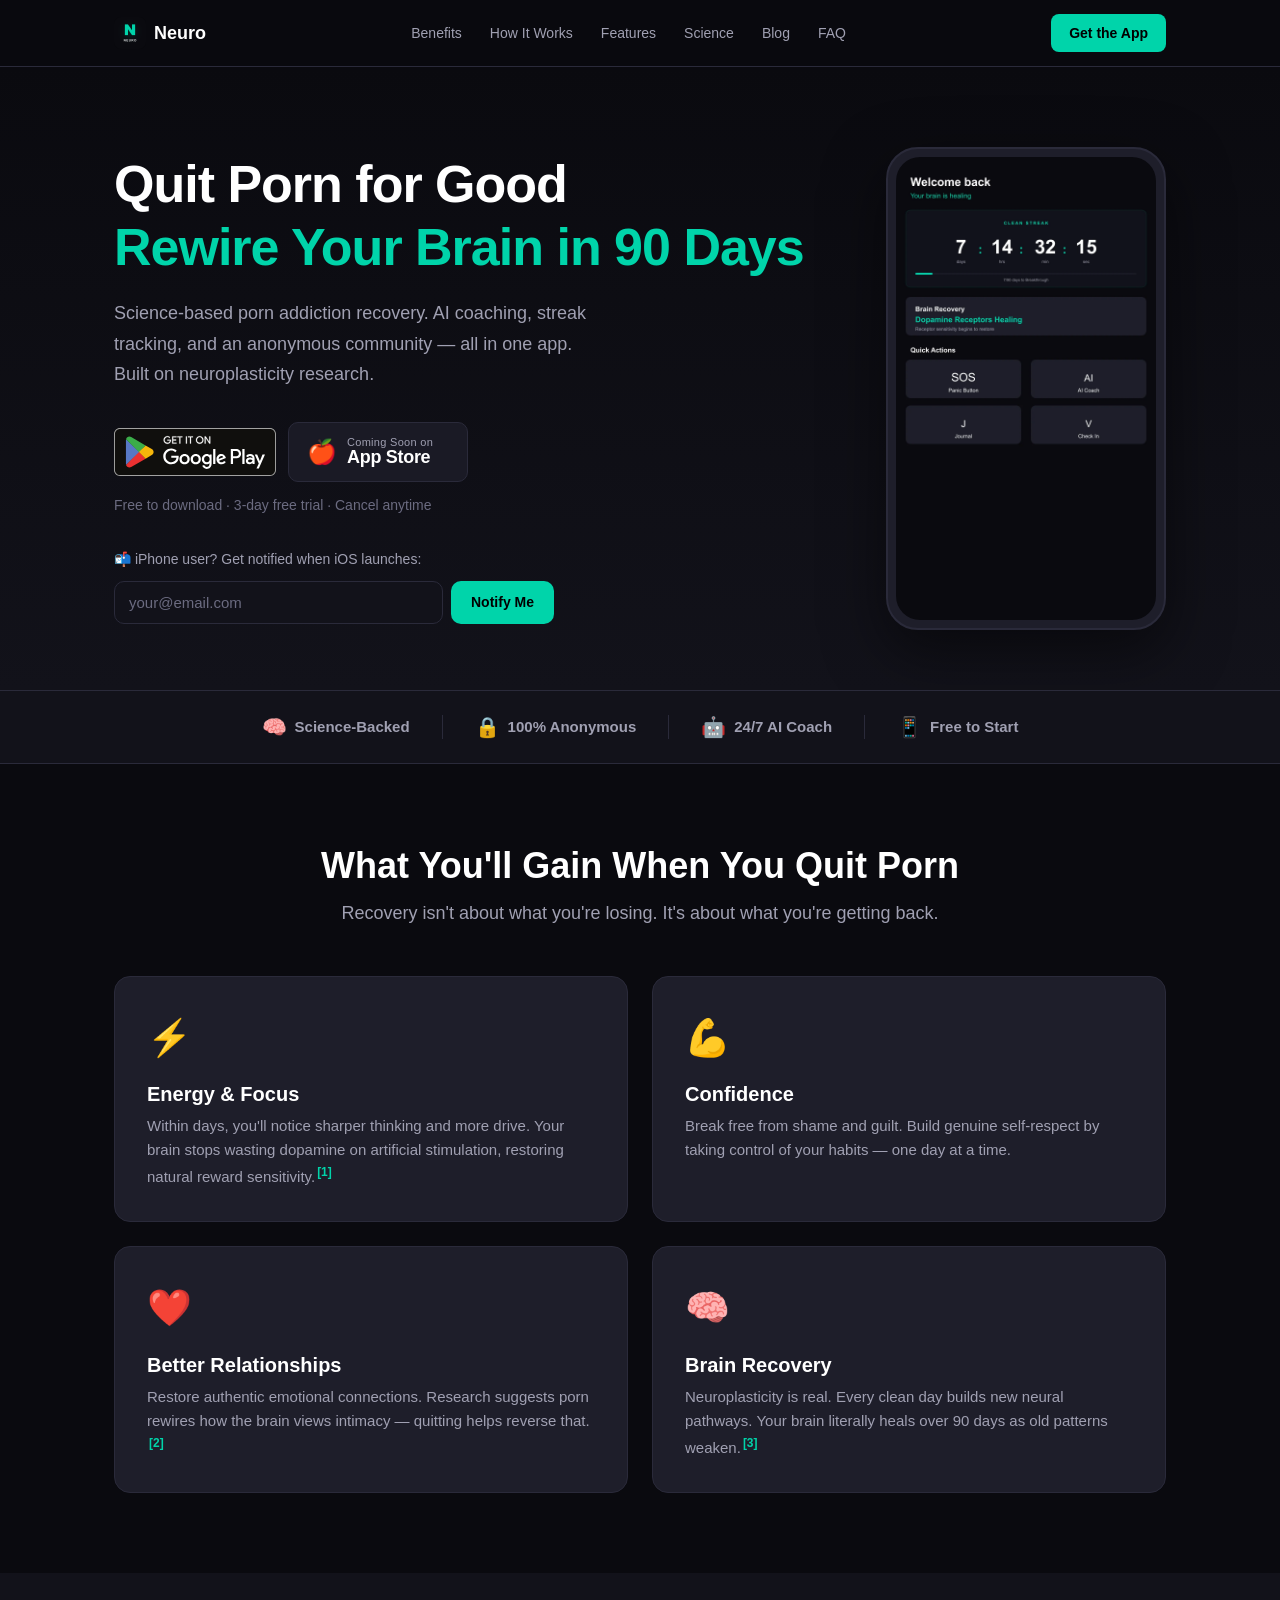
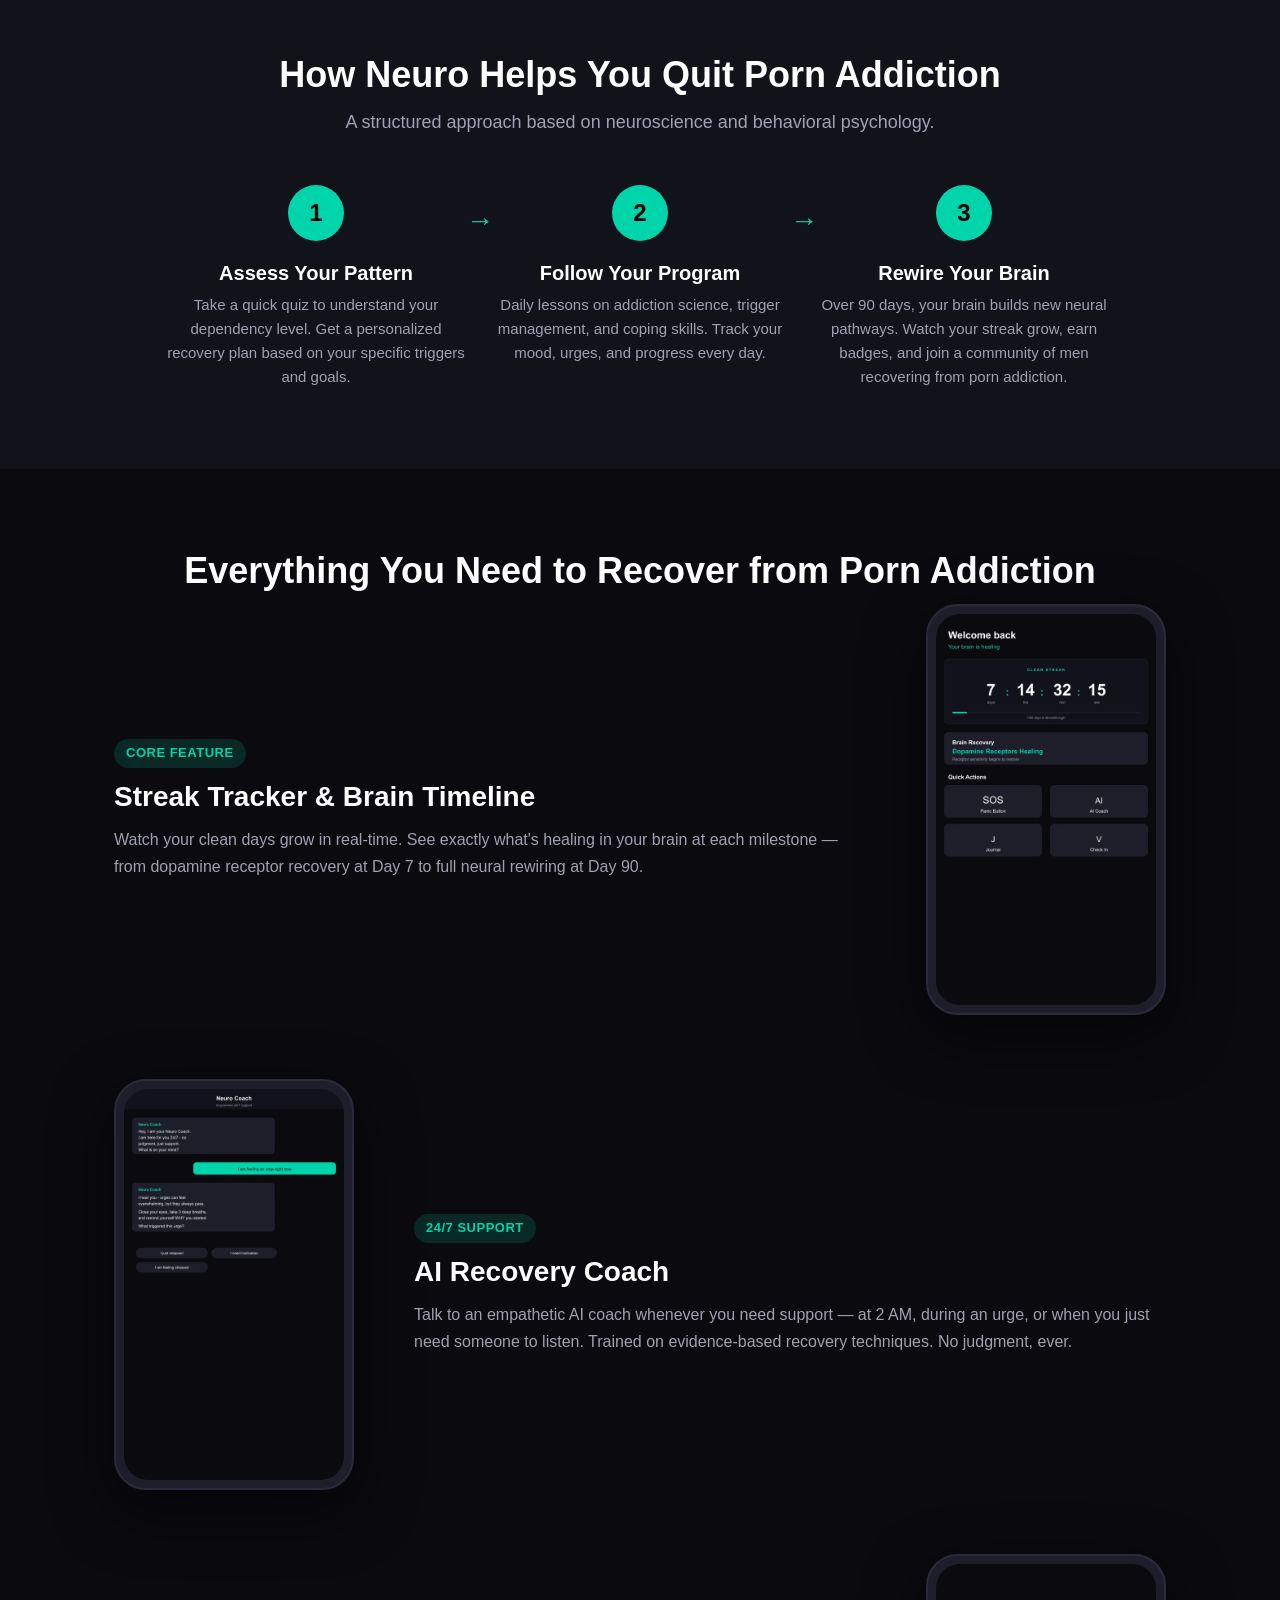
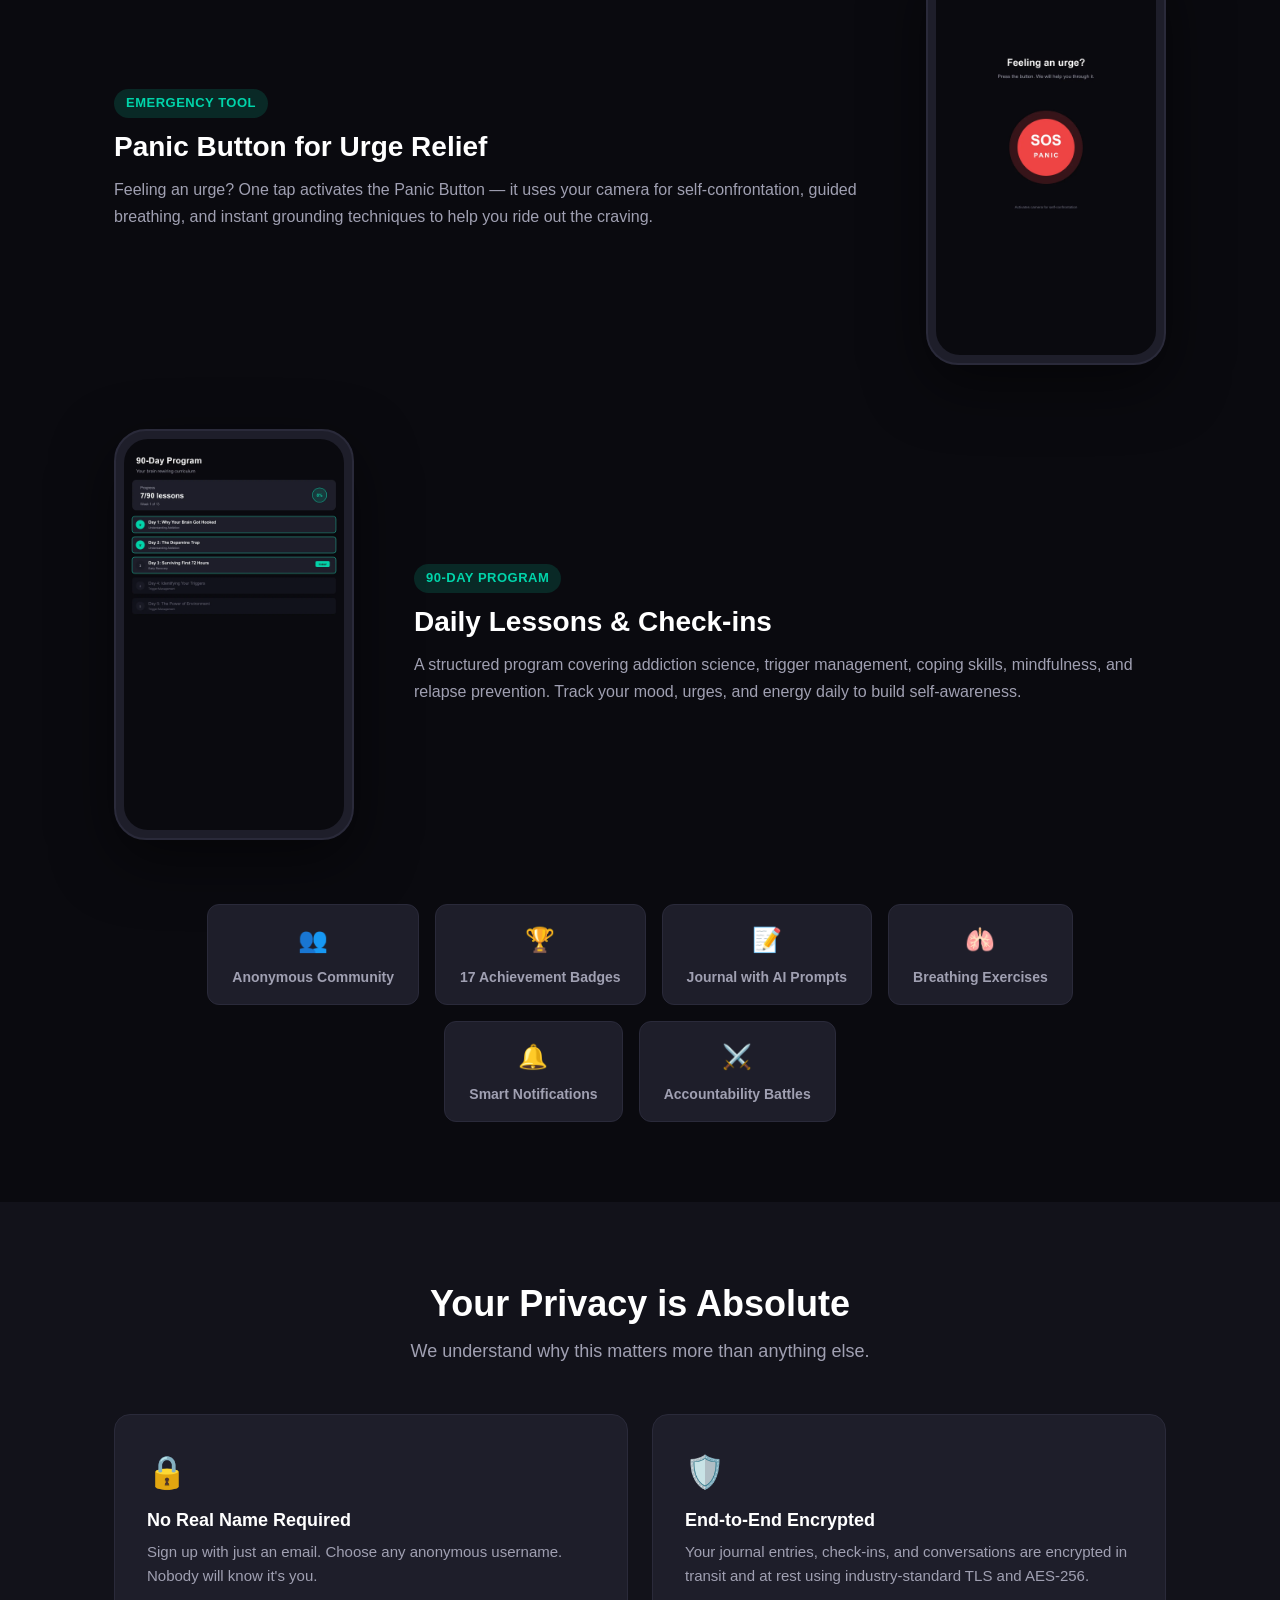
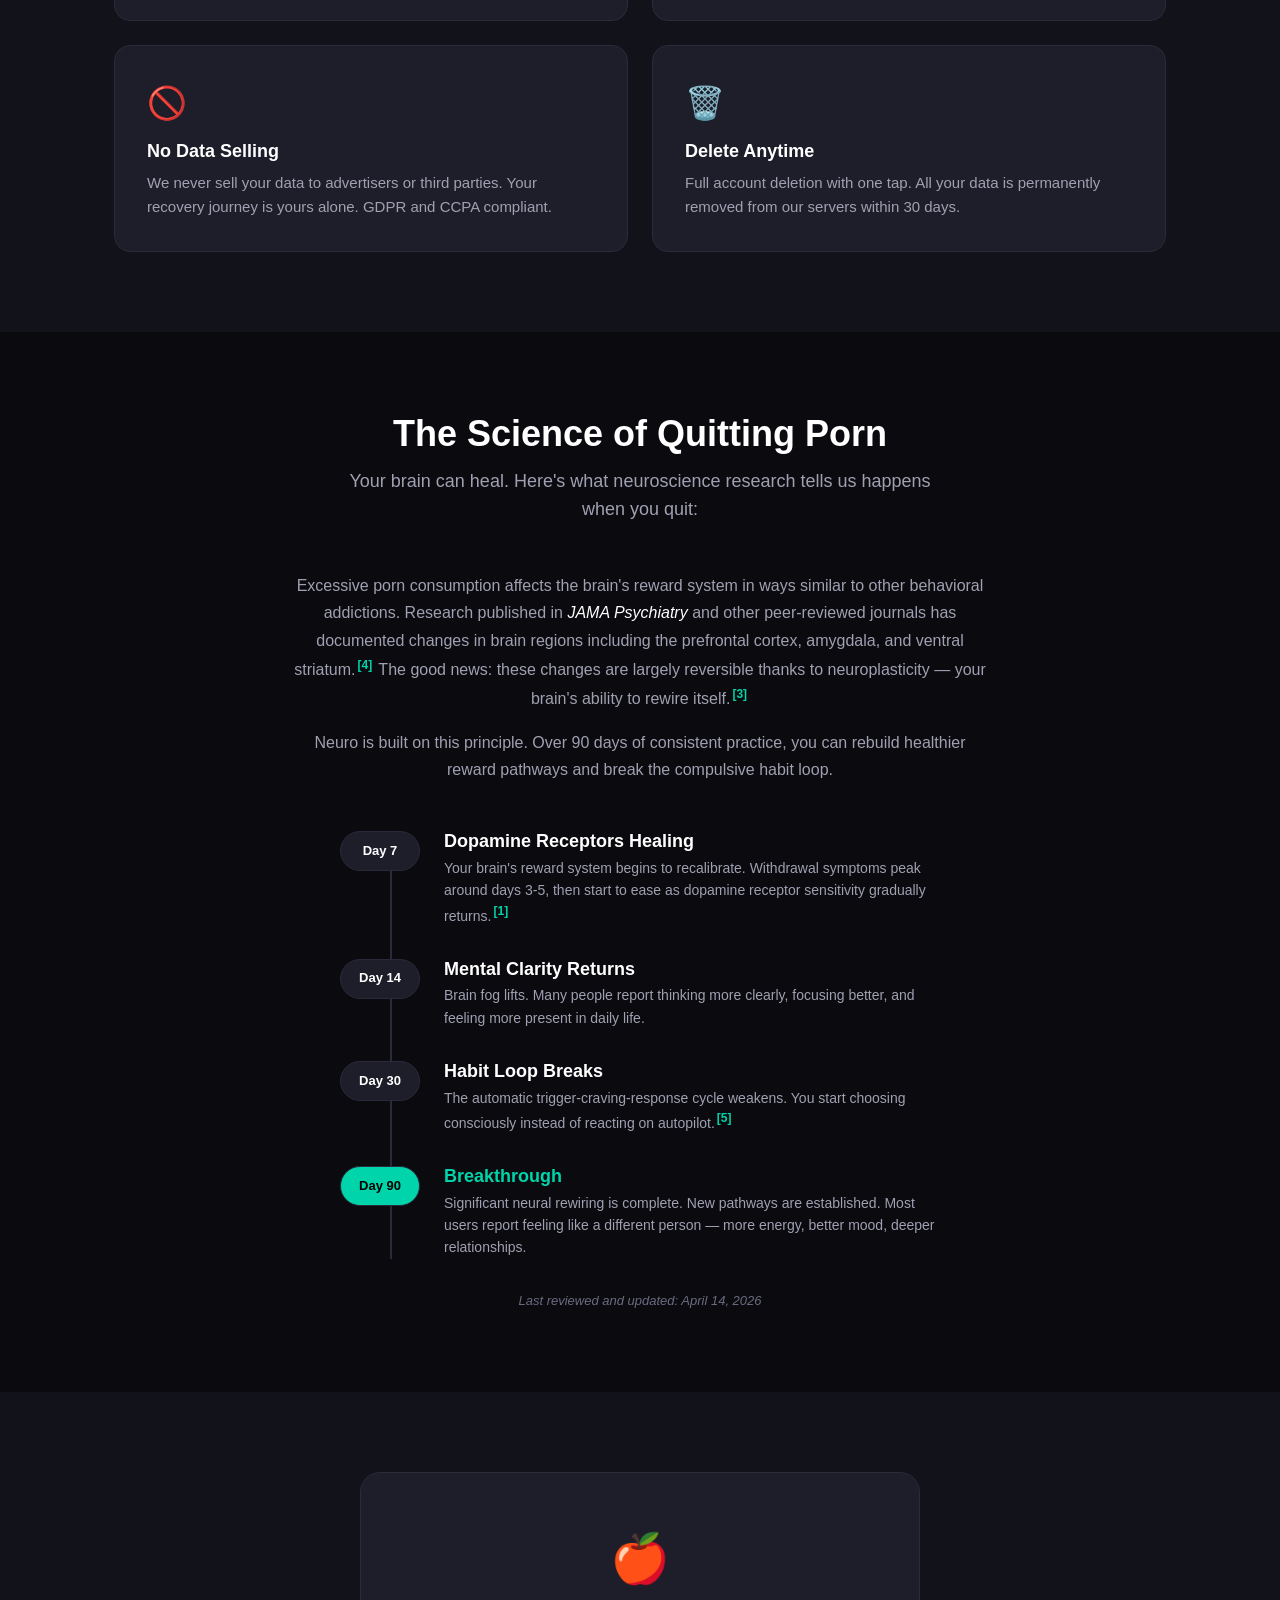
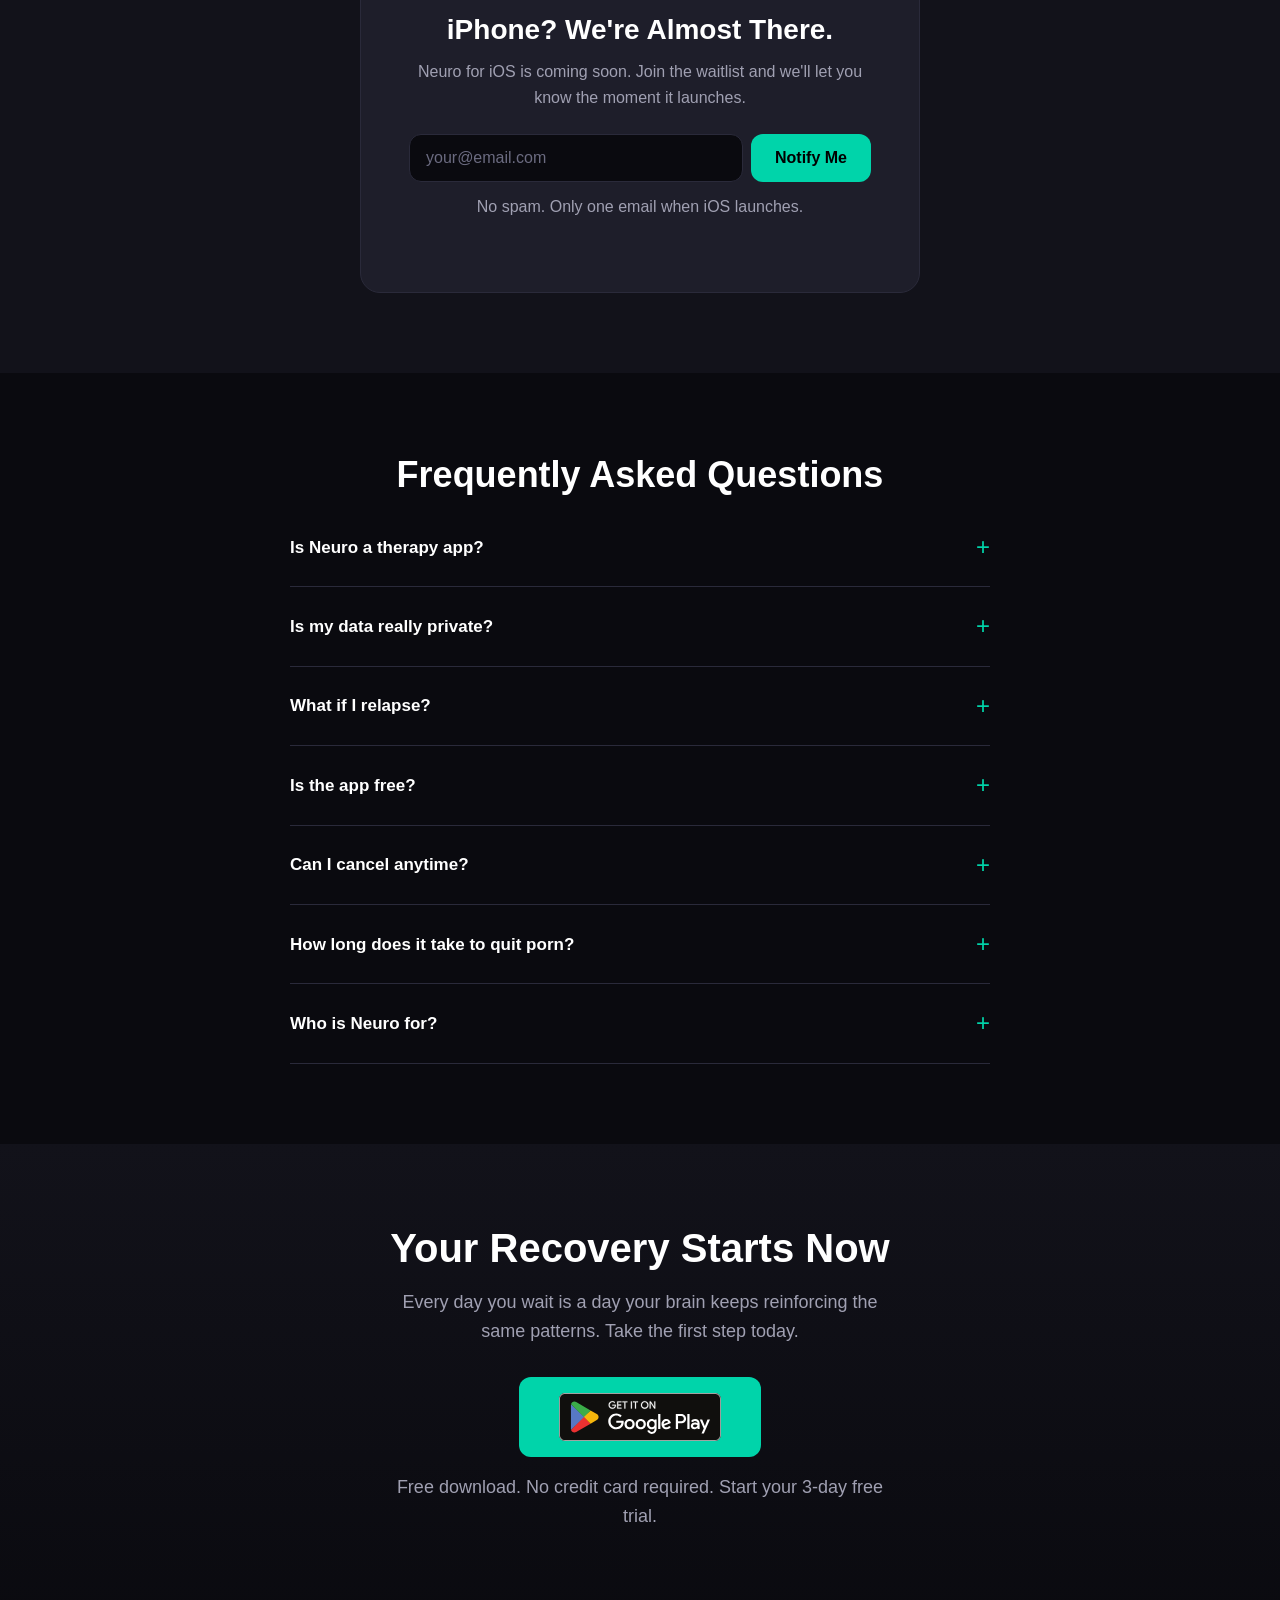
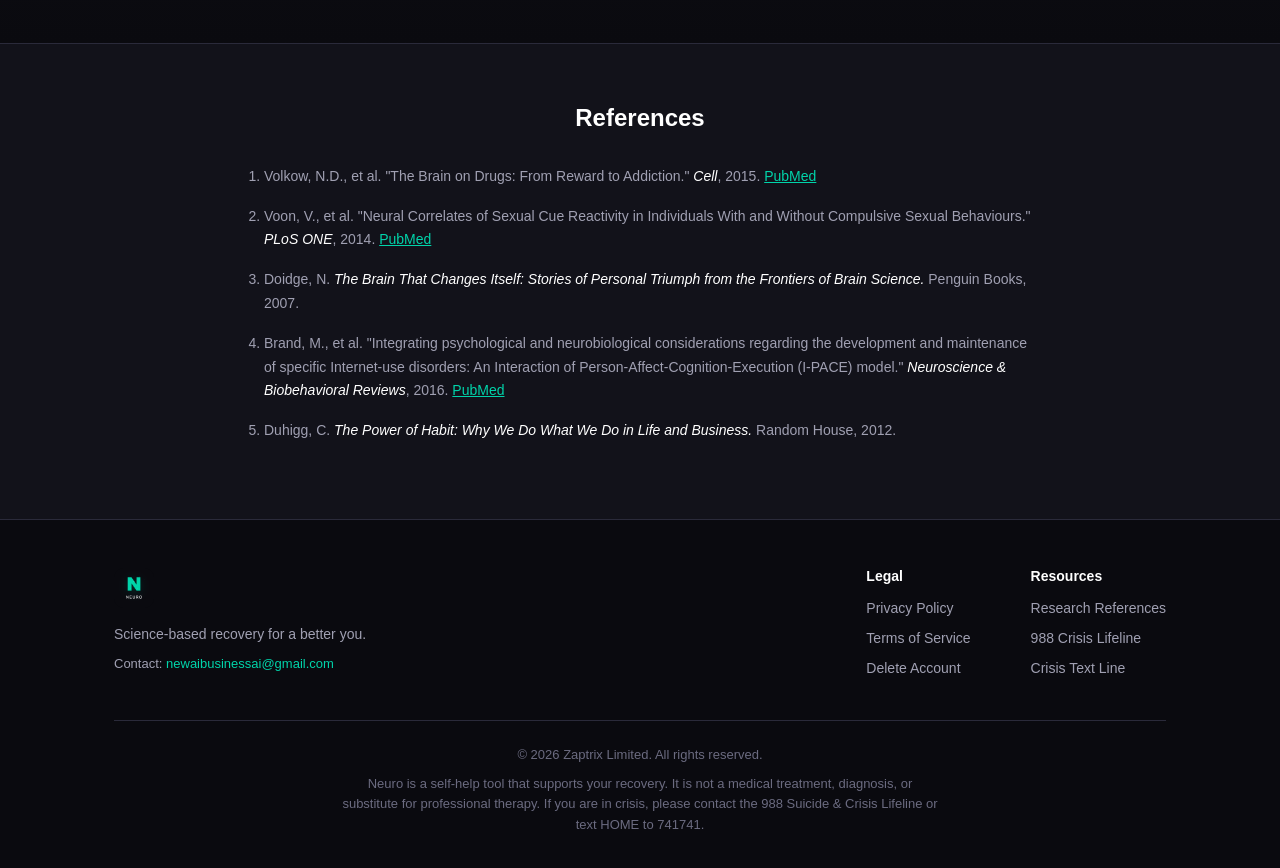
==== commit ea607292: "Add SEO blog: how-to-quit-porn-2026 + best-apps-comparison-2026 - New /blog/ section with listing pa" ====
--- a/index.html
+++ b/index.html
@@ -180,6 +180,7 @@
         <li><a href="#how">How It Works</a></li>
         <li><a href="#features">Features</a></li>
         <li><a href="#science">Science</a></li>
+        <li><a href="/blog/">Blog</a></li>
         <li><a href="#faq">FAQ</a></li>
       </ul>
       <a href="https://play.google.com/store/apps/details?id=com.neuro.quitporn" class="nav-cta" target="_blank" rel="noopener">Get the App</a>
--- a/style.css
+++ b/style.css
@@ -969,3 +969,220 @@
   .benefit-card { padding: 24px; }
   .privacy-item { padding: 24px; }
 }
+
+/* ============ BLOG ============ */
+.blog-hero {
+  padding: 80px 0 60px;
+  background: linear-gradient(180deg, var(--bg) 0%, var(--bg-secondary) 100%);
+}
+.blog-hero h1 {
+  font-size: 48px;
+  font-weight: 800;
+  letter-spacing: -1px;
+  max-width: 900px;
+  margin: 0 auto 16px;
+  text-align: center;
+}
+.blog-hero .hero-subtitle {
+  font-size: 19px;
+  color: var(--text-secondary);
+  text-align: center;
+  max-width: 720px;
+  margin: 0 auto 24px;
+  line-height: 1.6;
+}
+.blog-meta {
+  display: flex;
+  align-items: center;
+  justify-content: center;
+  gap: 16px;
+  flex-wrap: wrap;
+  font-size: 14px;
+  color: var(--text-tertiary);
+  margin-bottom: 16px;
+}
+.blog-meta span { display: inline-flex; align-items: center; gap: 4px; }
+.blog-meta .separator { color: var(--border); }
+
+.blog-index-grid {
+  display: grid;
+  grid-template-columns: repeat(auto-fit, minmax(320px, 1fr));
+  gap: 24px;
+  padding: 40px 0 80px;
+}
+.blog-card {
+  display: block;
+  background: var(--surface);
+  border: 1px solid var(--border);
+  border-radius: 16px;
+  padding: 28px;
+  transition: border-color 0.2s, transform 0.2s;
+  color: inherit;
+  text-decoration: none;
+}
+.blog-card:hover {
+  border-color: var(--primary);
+  transform: translateY(-2px);
+  opacity: 1;
+}
+.blog-card-meta {
+  font-size: 12px;
+  color: var(--text-tertiary);
+  text-transform: uppercase;
+  letter-spacing: 0.8px;
+  margin-bottom: 12px;
+}
+.blog-card h2 {
+  font-size: 22px;
+  font-weight: 700;
+  line-height: 1.3;
+  margin-bottom: 10px;
+  color: var(--text);
+}
+.blog-card p {
+  font-size: 15px;
+  color: var(--text-secondary);
+  line-height: 1.5;
+  margin-bottom: 12px;
+}
+.blog-card .read-more {
+  color: var(--primary);
+  font-weight: 600;
+  font-size: 14px;
+}
+
+/* Article layout */
+.breadcrumb {
+  padding: 20px 0 0;
+  font-size: 13px;
+  color: var(--text-tertiary);
+}
+.breadcrumb a { color: var(--text-secondary); }
+.breadcrumb a:hover { color: var(--primary); opacity: 1; }
+.breadcrumb .sep { padding: 0 6px; color: var(--border); }
+.breadcrumb [aria-current="page"] { color: var(--text); }
+
+.article-body {
+  max-width: 760px;
+  margin: 0 auto;
+  padding: 40px 0 80px;
+  font-size: 17px;
+  line-height: 1.75;
+  color: var(--text-secondary);
+}
+.article-body h2 {
+  font-size: 30px;
+  font-weight: 800;
+  color: var(--text);
+  margin-top: 48px;
+  margin-bottom: 16px;
+  letter-spacing: -0.5px;
+}
+.article-body h3 {
+  font-size: 22px;
+  font-weight: 700;
+  color: var(--text);
+  margin-top: 32px;
+  margin-bottom: 12px;
+}
+.article-body p { margin-bottom: 18px; }
+.article-body strong { color: var(--text); font-weight: 700; }
+.article-body em { color: var(--text); font-style: italic; }
+.article-body a { color: var(--primary); text-decoration: underline; text-decoration-thickness: 1px; text-underline-offset: 3px; }
+.article-body a:hover { text-decoration-thickness: 2px; opacity: 1; }
+.article-body ul, .article-body ol {
+  margin: 0 0 20px 24px;
+  padding: 0;
+}
+.article-body li { margin-bottom: 10px; }
+.article-body ul li::marker { color: var(--primary); }
+
+.insight-box {
+  background: var(--surface);
+  border-left: 3px solid var(--primary);
+  border-radius: 8px;
+  padding: 20px 24px;
+  margin: 28px 0;
+  display: flex;
+  gap: 16px;
+}
+.insight-box .insight-icon {
+  font-size: 24px;
+  flex: 0 0 auto;
+}
+.insight-box p { margin: 0; color: var(--text); font-size: 16px; line-height: 1.6; }
+.insight-box strong { color: var(--primary); }
+
+.app-cta-card {
+  background: linear-gradient(135deg, var(--primary-muted) 0%, var(--surface) 100%);
+  border: 1px solid var(--primary);
+  border-radius: 16px;
+  padding: 32px;
+  margin: 40px 0;
+  text-align: center;
+}
+.app-cta-card h3 {
+  color: var(--text) !important;
+  font-size: 22px !important;
+  margin-top: 0 !important;
+  margin-bottom: 12px !important;
+}
+.app-cta-card p { font-size: 15px; margin-bottom: 20px; color: var(--text-secondary); }
+.app-cta-card .play-badge { height: 52px; }
+
+/* Comparison table */
+.comparison-table-wrap { overflow-x: auto; margin: 32px 0; }
+.comparison-table {
+  width: 100%;
+  border-collapse: collapse;
+  background: var(--surface);
+  border-radius: 12px;
+  overflow: hidden;
+  font-size: 14px;
+}
+.comparison-table th,
+.comparison-table td {
+  padding: 14px 16px;
+  text-align: left;
+  border-bottom: 1px solid var(--border);
+  vertical-align: top;
+}
+.comparison-table th {
+  background: var(--bg-secondary);
+  color: var(--text);
+  font-weight: 700;
+  font-size: 13px;
+  text-transform: uppercase;
+  letter-spacing: 0.5px;
+}
+.comparison-table td { color: var(--text-secondary); }
+.comparison-table tr:last-child td { border-bottom: none; }
+.comparison-table .yes { color: var(--success); font-weight: 600; }
+.comparison-table .no { color: var(--text-tertiary); }
+.comparison-table .app-name { color: var(--text); font-weight: 700; }
+
+.medical-disclaimer {
+  background: var(--bg-secondary);
+  border: 1px solid var(--border);
+  border-radius: 10px;
+  padding: 18px 22px;
+  margin: 32px 0;
+  font-size: 14px;
+  color: var(--text-secondary);
+  line-height: 1.6;
+}
+.medical-disclaimer strong { color: var(--warning); }
+
+@media (max-width: 768px) {
+  .blog-hero h1 { font-size: 32px; }
+  .blog-hero .hero-subtitle { font-size: 16px; }
+  .article-body { padding: 24px 0 60px; font-size: 16px; line-height: 1.7; }
+  .article-body h2 { font-size: 24px; margin-top: 36px; }
+  .article-body h3 { font-size: 19px; }
+  .insight-box { flex-direction: column; gap: 8px; padding: 18px 20px; }
+  .insight-box p { font-size: 15px; }
+  .app-cta-card { padding: 24px 20px; }
+  .app-cta-card h3 { font-size: 19px !important; }
+  .comparison-table { font-size: 13px; }
+  .comparison-table th, .comparison-table td { padding: 10px 12px; }
+}
